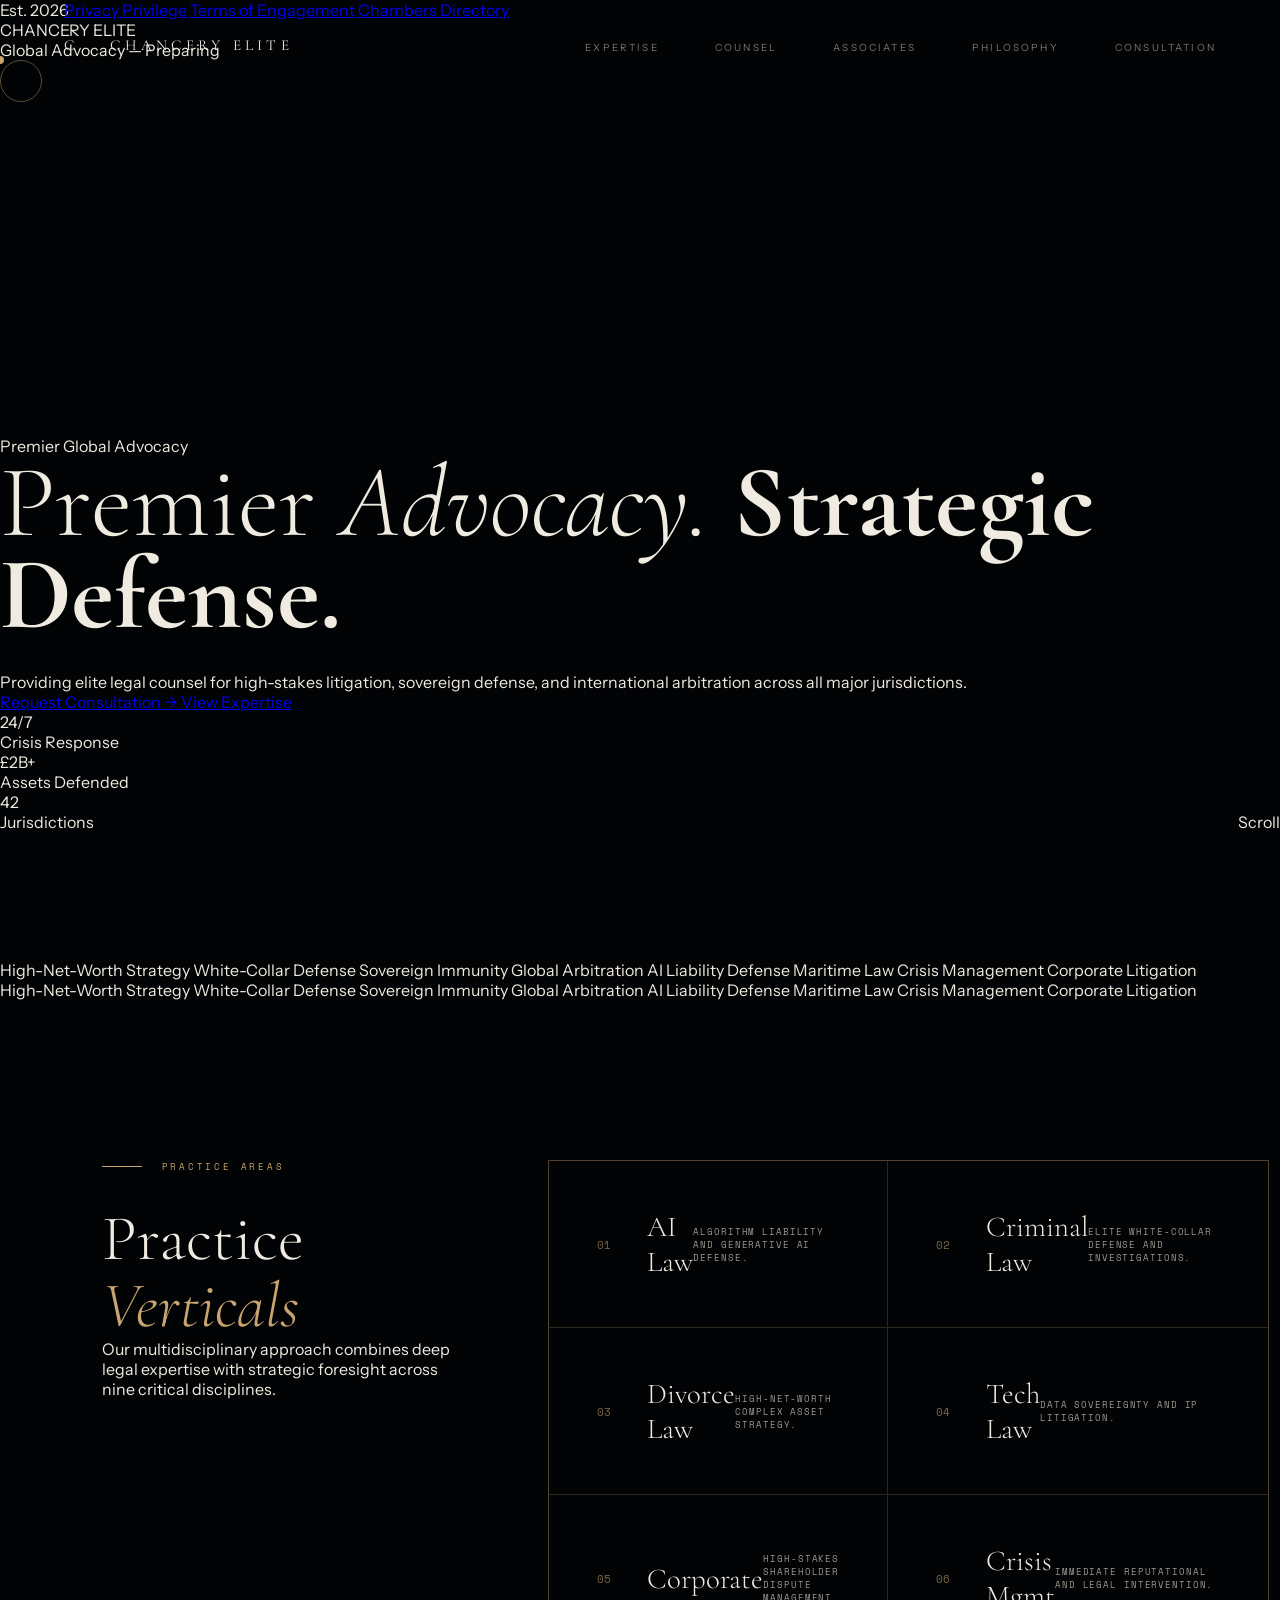
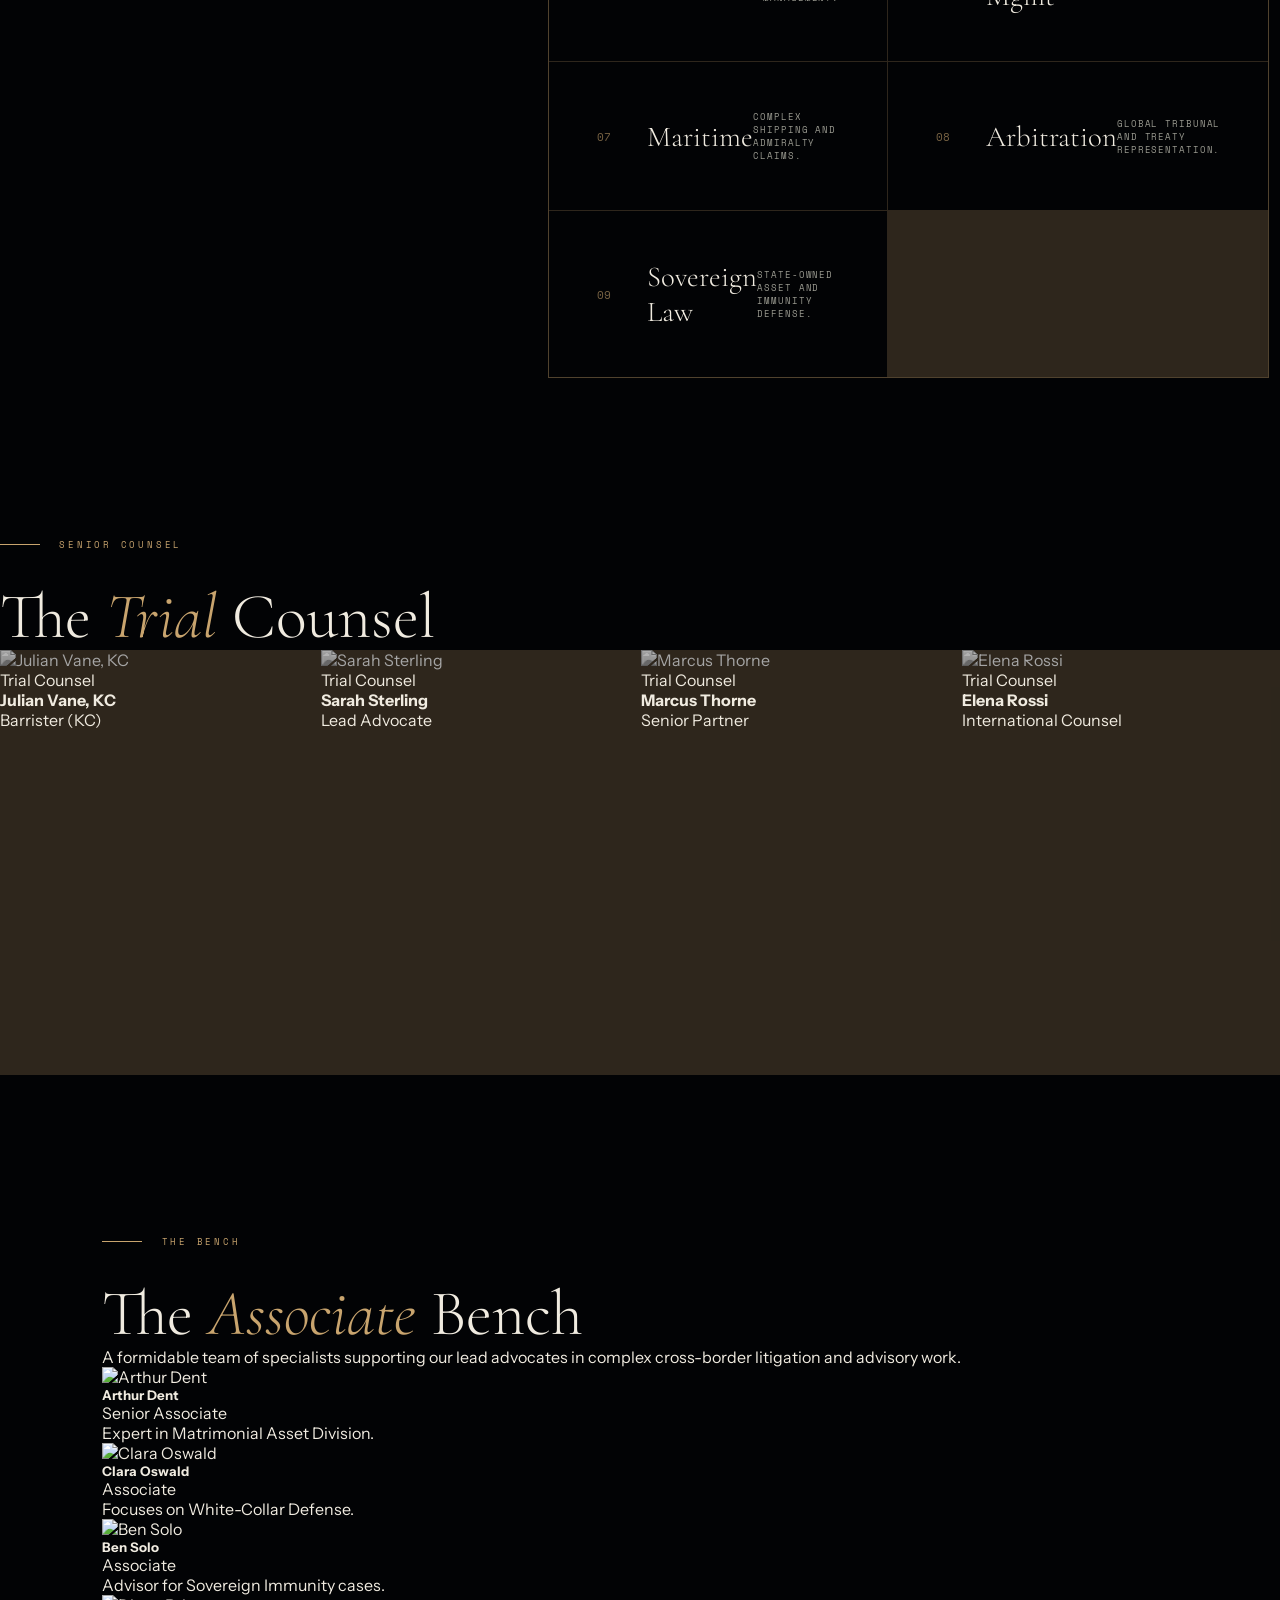
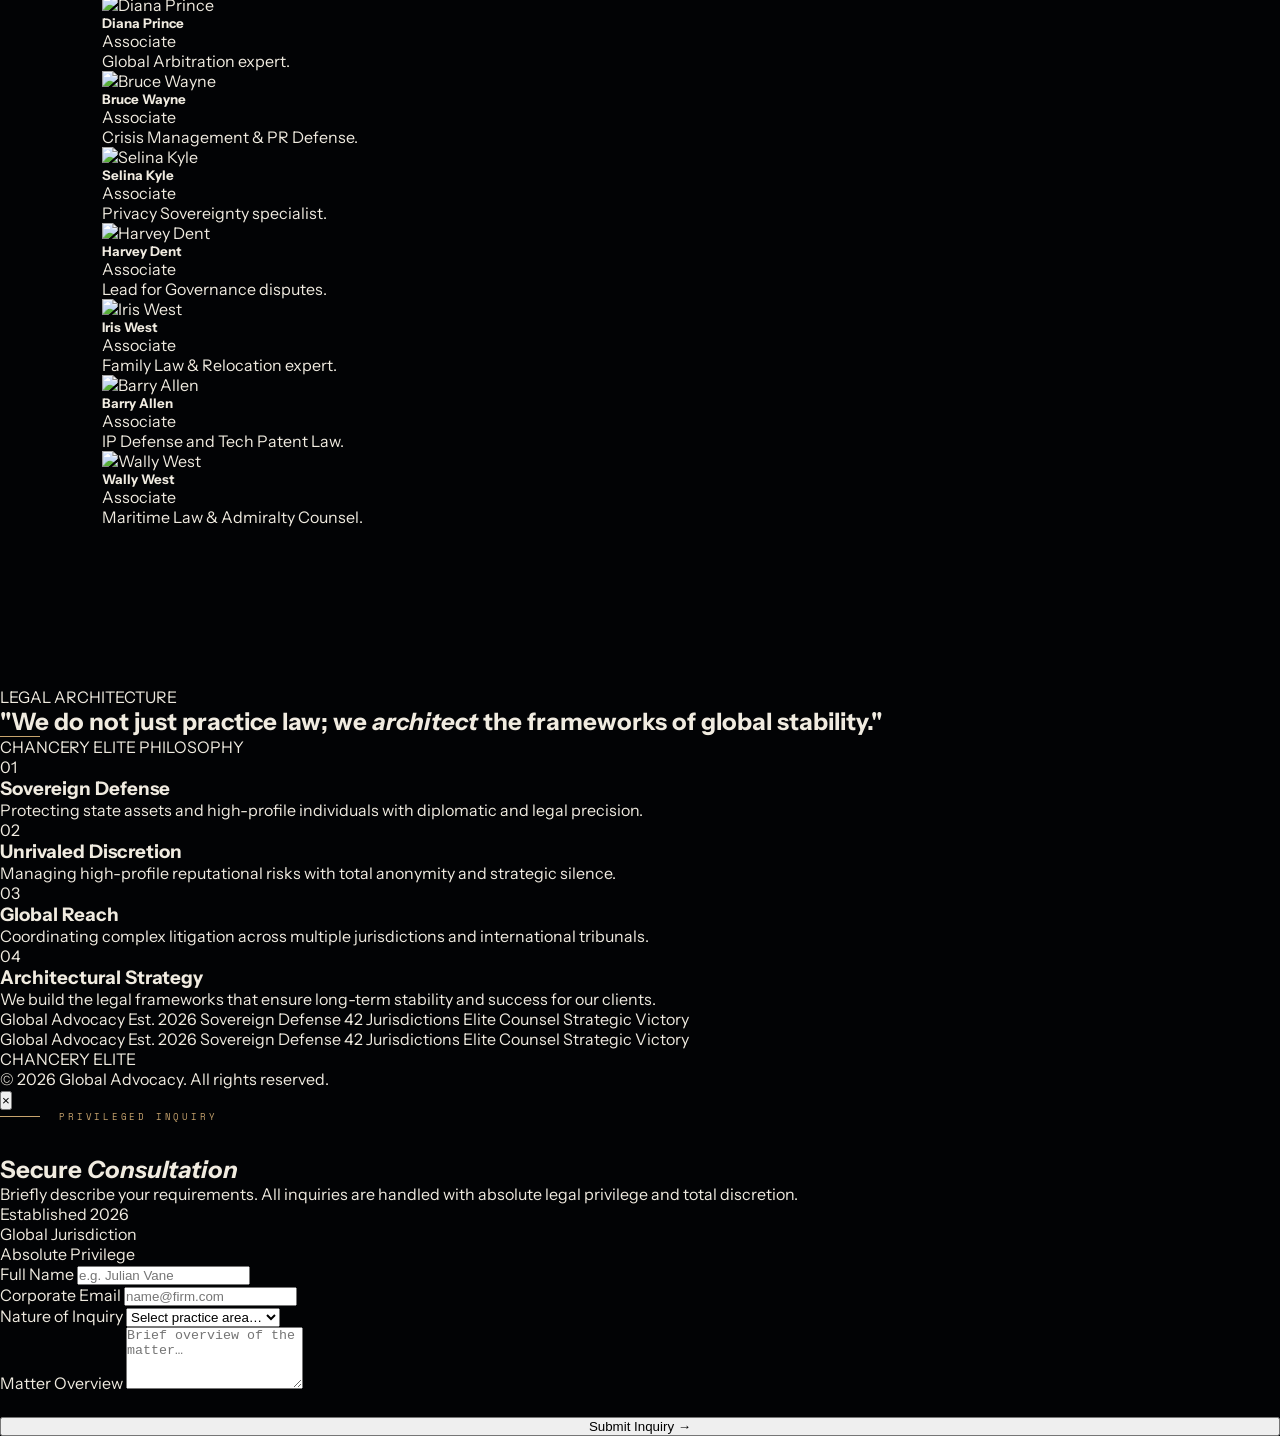
==== index.html @ 88faccf5 "Add files via upload" ====
<!DOCTYPE html>
<html lang="en">
<head>
    <meta charset="UTF-8">
    <meta name="viewport" content="width=device-width, initial-scale=1.0, viewport-fit=cover">
    <title>CHANCERY ELITE — Global Advocacy & Strategic Defense</title>
    
    <link rel="stylesheet" href="chancery.css">
    <link rel="icon" type="image/png" href="https://img.icons8.com/ios-filled/50/c8a46e/lawyer.png">
    
    <meta name="theme-color" content="#05080d">
    <meta name="description" content="Chancery Elite — Premier global legal advocacy, sovereign defense, and high-stakes litigation. Est. 2026.">

    <meta property="og:title" content="CHANCERY ELITE — Global Advocacy">
    <meta property="og:description" content="Premier global legal advocacy and strategic defense.">
    <meta property="og:type" content="website">
    <meta property="og:image" content="https://images.unsplash.com/photo-1589829545856-d10d557cf95f?auto=format&fit=crop&w=1200&h=630&q=80">
    <meta property="og:url" content="https://yourportfolio.github.io/chancery-elite">
    
    <meta name="twitter:card" content="summary_large_image">
    <meta name="twitter:title" content="CHANCERY ELITE">
    <meta name="twitter:description" content="Strategic legal defense for high-stakes global matters.">
    <meta name="twitter:image" content="https://images.unsplash.com/photo-1589829545856-d10d557cf95f?auto=format&fit=crop&w=1200&h=630&q=80">
</head>
<body>

<div id="loader" aria-hidden="true">
    <div class="loader-crest">Est. 2026</div>
    <div class="loader-word">CHANCERY <span>ELITE</span></div>
    <div class="loader-bar-track"><div class="loader-bar"></div></div>
    <div class="loader-pct">Global Advocacy — Preparing</div>
</div>

<div id="cursor" aria-hidden="true"></div>
<div id="cursor-ring" aria-hidden="true"></div>
<div id="cursor-text" aria-hidden="true"></div>

<nav id="main-nav" role="navigation" aria-label="Main navigation">
    <div class="nav-inner">
        <a href="#" class="logo" aria-label="Chancery Elite — Home">
            <div class="logo-crest" aria-hidden="true">C</div>
            <div class="logo-sep" aria-hidden="true"></div>
            CHANCERY ELITE
        </a>
        <ul class="nav-links" role="list">
            <li><a href="#expertise">Expertise</a></li>
            <li><a href="#leadership">Counsel</a></li>
            <li><a href="#bench">Associates</a></li>
            <li><a href="#philosophy">Philosophy</a></li>
            <li><a href="#contact-overlay" class="nav-cta"><span>Consultation</span></a></li>
        </ul>
    </div>
</nav>

<section class="hero" aria-label="Hero">
    <div class="hero-media" role="img" aria-label="Legal chambers background"></div>
    <div class="hero-vignette" aria-hidden="true"></div>
    <div class="hero-vignette-side" aria-hidden="true"></div>

    <div class="hero-ornament" aria-hidden="true">
        <div class="hero-line-v left"></div>
        <div class="hero-line-v right"></div>
        <div class="hero-line-h top"></div>
        <div class="hero-line-h bottom"></div>
        <div class="hero-corner tl"></div>
        <div class="hero-corner tr"></div>
        <div class="hero-corner bl"></div>
        <div class="hero-corner br"></div>
    </div>

    <div class="hero-content">
        <div class="hero-left">
            <div class="hero-eyebrow">
                <span class="eyebrow-line" aria-hidden="true"></span>
                <span class="eyebrow-text">Premier Global Advocacy</span>
            </div>
            <h1 class="hero-title">
                Premier <em>Advocacy.</em>
                <strong>Strategic Defense.</strong>
            </h1>
            <p class="hero-sub">
                Providing elite legal counsel for high-stakes litigation, sovereign defense, and international arbitration across all major jurisdictions.
            </p>
            <div class="hero-actions">
                <a href="#contact-overlay" class="btn-primary">
                    <span>Request Consultation</span>
                    <span class="btn-arrow">→</span>
                </a>
                <a href="#expertise" class="btn-outline">View Expertise</a>
            </div>
        </div>

        <div class="hero-right">
            <div class="hero-stat">
                <div class="hero-stat-num">24/7</div>
                <div class="hero-stat-label">Crisis Response</div>
            </div>
            <div class="hero-stat">
                <div class="hero-stat-num">£2B+</div>
                <div class="hero-stat-label">Assets Defended</div>
            </div>
            <div class="hero-stat">
                <div class="hero-stat-num">42</div>
                <div class="hero-stat-label">Jurisdictions</div>
            </div>
        </div>
    </div>

    <div class="hero-scroll" aria-hidden="true">
        <div class="scroll-label">Scroll</div>
        <div class="scroll-track"><div class="scroll-thumb"></div></div>
    </div>
</section>

<div class="ticker" aria-hidden="true">
    <div class="ticker-track">
        <span class="ticker-item">High-Net-Worth Strategy</span><span class="ticker-dot"></span>
        <span class="ticker-item">White-Collar Defense</span><span class="ticker-dot"></span>
        <span class="ticker-item">Sovereign Immunity</span><span class="ticker-dot"></span>
        <span class="ticker-item">Global Arbitration</span><span class="ticker-dot"></span>
        <span class="ticker-item">AI Liability Defense</span><span class="ticker-dot"></span>
        <span class="ticker-item">Maritime Law</span><span class="ticker-dot"></span>
        <span class="ticker-item">Crisis Management</span><span class="ticker-dot"></span>
        <span class="ticker-item">Corporate Litigation</span><span class="ticker-dot"></span>
    </div>
</div>

<section class="section" id="expertise" aria-label="Practice Areas">
    <div class="expertise-layout">
        <div class="expertise-sticky">
            <div class="section-label reveal-left">
                <span class="section-label-line" aria-hidden="true"></span>
                Practice Areas
            </div>
            <h2 class="section-title reveal">Practice <em>Verticals</em></h2>
            <p class="expertise-desc reveal">
                Our multidisciplinary approach combines deep legal expertise with strategic foresight across nine critical disciplines.
            </p>
        </div>
        
        <div class="expertise-grid" id="expertise-container" role="list">
            </div>
    </div>
</section>

<section class="section-full" id="leadership" aria-label="Senior Counsel">
    <div class="section-header">
        <div class="section-label reveal-left">
            <span class="section-label-line" aria-hidden="true"></span>
            Senior Counsel
        </div>
        <h2 class="section-title reveal">The <em>Trial</em> Counsel</h2>
    </div>
    <div class="counsel-grid" id="leadership-container" role="list"></div>
</section>

<section id="bench" aria-label="Associate Bench">
    <div class="bench-inner" style="max-width:1600px;margin:0 auto;padding:10rem 8%;">
        <div class="bench-intro">
            <div>
                <div class="section-label reveal-left">
                    <span class="section-label-line" aria-hidden="true"></span>
                    The Bench
                </div>
                <h2 class="section-title reveal">The <em>Associate</em> Bench</h2>
            </div>
            <p class="bench-desc reveal">
                A formidable team of specialists supporting our lead advocates in complex cross-border litigation and advisory work.
            </p>
        </div>
        <div class="bench-grid" id="bench-container" role="list"></div>
    </div>
</section>

<section id="philosophy" aria-label="Philosophy">
    <div class="philosophy-bg-text" aria-hidden="true">LEGAL ARCHITECTURE</div>
    <div class="philosophy-inner">
        <div class="philosophy-top">
            <h2 class="philosophy-quote reveal">
                "We do not just practice law; we <em>architect</em> the frameworks of global stability."
            </h2>
            <div class="philosophy-attr reveal">
                <div class="section-label-line" aria-hidden="true"></div>
                CHANCERY ELITE PHILOSOPHY
            </div>
        </div>
        <div class="philosophy-pillars" id="pillars-container" role="list"></div>
    </div>
</section>

<div class="marquee-band" aria-hidden="true">
    <div class="marquee-track">
        <span class="marquee-item">Global Advocacy</span>
        <span class="marquee-diamond"></span>
        <span class="marquee-item">Est. 2026</span>
        <span class="marquee-diamond"></span>
        <span class="marquee-item">Sovereign Defense</span>
        <span class="marquee-diamond"></span>
        <span class="marquee-item">42 Jurisdictions</span>
        <span class="marquee-diamond"></span>
        <span class="marquee-item">Elite Counsel</span>
        <span class="marquee-diamond"></span>
        <span class="marquee-item">Strategic Victory</span>
    </div>
</div>

<footer id="main-footer" role="contentinfo">
    <div class="footer-inner">
        <div class="footer-logo">CHANCERY ELITE</div>
        <div class="footer-copy">© 2026 Global Advocacy. All rights reserved.</div>
        <nav class="footer-links" aria-label="Footer navigation">
            <a href="#">Privacy Privilege</a>
            <a href="#">Terms of Engagement</a>
            <a href="#">Chambers Directory</a>
        </nav>
    </div>
</footer>

<div id="contact-overlay" class="consultation-overlay" role="dialog" aria-modal="true" aria-labelledby="modal-title">
    <div class="overlay-close" aria-hidden="true"></div>
    <div class="contact-modal">
        <button class="modal-close-btn" aria-label="Close consultation modal">×</button>

        <div class="modal-left">
            <div class="section-label">
                <span class="section-label-line" aria-hidden="true"></span>
                Privileged Inquiry
            </div>
            <h2 id="modal-title" class="modal-title">Secure <em>Consultation</em></h2>
            <p class="modal-desc">
                Briefly describe your requirements. All inquiries are handled with absolute legal privilege and total discretion.
            </p>
            <div class="modal-footer-info">
                <div class="footer-copy">Established 2026</div>
                <div class="footer-copy">Global Jurisdiction</div>
                <div class="footer-copy">Absolute Privilege</div>
            </div>
        </div>

        <div class="modal-right">
            <form id="consultation-form" novalidate>
                <div class="form-group">
                    <label for="f-name">Full Name</label>
                    <input id="f-name" type="text" placeholder="e.g. Julian Vane" autocomplete="name" required>
                </div>
                <div class="form-group">
                    <label for="f-email">Corporate Email</label>
                    <input id="f-email" type="email" placeholder="name@firm.com" autocomplete="email" required>
                </div>
                <div class="form-group">
                    <label for="f-area">Nature of Inquiry</label>
                    <select id="f-area" required>
                        <option value="" disabled selected>Select practice area…</option>
                        </select>
                </div>
                <div class="form-group">
                    <label for="f-msg">Matter Overview</label>
                    <textarea id="f-msg" rows="4" placeholder="Brief overview of the matter…"></textarea>
                </div>
                <button type="submit" class="btn-primary" style="width:100%;margin-top:1.5rem;justify-content:center;">
                    <span>Submit Inquiry</span>
                    <span class="btn-arrow">→</span>
                </button>
            </form>
        </div>
    </div>
</div>

<button id="back-to-top" aria-label="Back to top">↑</button>

<script src="chancery.js"></script>
</body>
</html>
---- chancery.css ----
/* =============================================
   CHANCERY ELITE — Production Stylesheet v2.0
   ============================================= */

@import url('https://fonts.googleapis.com/css2?family=Cormorant+Garamond:ital,wght@0,300;0,400;0,500;0,600;0,700;1,300;1,400;1,600&family=Instrument+Sans:wght@300;400;500;600&family=Instrument+Serif:ital@0;1&family=Space+Mono:ital,wght@0,400;0,700;1,400&display=swap');

:root {
    /* Palette */
    --ink: #05080d;
    --ink-deep: #020305;
    --parchment: #f0ebe0;
    --parchment-warm: #e8e0ce;
    --gold: #c8a46e;
    --gold-bright: #e6c08a;
    --gold-pale: rgba(200,164,110,0.08);
    --gold-mid: rgba(200,164,110,0.18);
    --gold-rule: rgba(200,164,110,0.22);
    --ash: #6e6e66;
    --ash-light: #9a9a90;
    --glass: rgba(5,8,13,0.88);
    
    /* Typography */
    --serif: 'Cormorant Garamond', Georgia, serif;
    --serif2: 'Instrument Serif', Georgia, serif;
    --sans: 'Instrument Sans', system-ui, sans-serif;
    --mono: 'Space Mono', monospace;
    
    /* Animation */
    --ease: cubic-bezier(0.25, 0.46, 0.45, 0.94);
    --ease-expo: cubic-bezier(0.16, 1, 0.3, 1);
    --transition-med: 0.5s var(--ease-expo);
}

/* ─── RESET & BASE ─── */
*, *::before, *::after { margin: 0; padding: 0; box-sizing: border-box; }

html { 
    scroll-behavior: smooth; 
    font-size: 16px; 
    overflow-x: hidden;
}

body {
    font-family: var(--sans);
    background: var(--ink-deep);
    color: var(--parchment);
    overflow-x: hidden;
    -webkit-font-smoothing: antialiased;
}

/* Scrollbar Design */
::-webkit-scrollbar { width: 3px; }
::-webkit-scrollbar-track { background: var(--ink-deep); }
::-webkit-scrollbar-thumb { background: var(--gold); }

/* ─── LAYOUT GLOBALS ─── */
.section { padding: 10rem 8%; }
.section-inner { max-width: 1600px; margin: 0 auto; }

.section-label {
    display: flex; align-items: center; gap: 1.2rem;
    font-family: var(--mono); font-size: 0.58rem; color: var(--gold);
    letter-spacing: 0.3em; text-transform: uppercase; margin-bottom: 2rem;
}
.section-label-line { width: 40px; height: 1px; background: var(--gold); }

.section-title { 
    font-family: var(--serif); 
    font-size: clamp(2.5rem, 5vw, 4.5rem); 
    font-weight: 300; 
    line-height: 1.05; 
}
.section-title em { color: var(--gold); font-style: italic; }

/* ─── CUSTOM CURSOR ─── */
#cursor {
    position: fixed; z-index: 9999; pointer-events: none;
    width: 8px; height: 8px; border-radius: 50%;
    background: var(--gold); transform: translate(-50%, -50%);
    transition: width 0.3s, height 0.3s, opacity 0.3s;
}
#cursor-ring {
    position: fixed; z-index: 9998; pointer-events: none;
    width: 42px; height: 42px; border-radius: 50%;
    border: 1px solid rgba(200,164,110,0.45);
    transform: translate(-50%, -50%);
    transition: width 0.4s var(--ease), height 0.4s var(--ease), border-color 0.4s;
}

/* ─── NAVIGATION ─── */
nav {
    position: fixed; top: 0; width: 100%; z-index: 100;
    padding: 0 4rem; transition: all 0.5s var(--ease);
}
nav.scrolled {
    background: var(--glass); border-bottom: 1px solid var(--gold-rule);
    backdrop-filter: blur(20px); -webkit-backdrop-filter: blur(20px);
}
.nav-inner { 
    max-width: 1600px; margin: 0 auto; 
    display: flex; justify-content: space-between; align-items: center; height: 90px; 
}
.logo { 
    font-family: var(--serif); font-size: 0.95rem; letter-spacing: 0.28em; 
    text-transform: uppercase; text-decoration: none; color: var(--parchment); 
    display: flex; align-items: center; gap: 1rem; 
}

.nav-links { display: flex; list-style: none; gap: 3.5rem; }
.nav-links a { 
    text-decoration: none; color: rgba(240,235,224,0.5); 
    font-size: 0.62rem; letter-spacing: 0.22em; text-transform: uppercase; 
    transition: color 0.3s; position: relative;
}
.nav-links a:hover { color: var(--gold); }

/* ─── HERO SECTION ─── */
.hero {
    position: relative; height: 100vh; display: flex; align-items: flex-end;
    overflow: hidden; padding-bottom: 8rem;
}
.hero-media {
    position: absolute; inset: 0;
    background: url('https://images.unsplash.com/photo-1589829085413-56de8ae18c73?auto=format&fit=crop&w=2400&q=80') center/cover;
    filter: brightness(0.3) saturate(0.8);
}
.hero-title {
    font-family: var(--serif); font-size: clamp(3.5rem, 8vw, 8.5rem);
    line-height: 0.9; font-weight: 300; margin-bottom: 2rem;
}

/* ─── EXPERTISE GRID (NEW VERSION) ─── */
.expertise-layout { display: grid; grid-template-columns: 350px 1fr; gap: 6rem; }

.expertise-grid {
    display: grid;
    grid-template-columns: repeat(2, 1fr); 
    gap: 1px; 
    background: var(--gold-rule); 
    border: 1px solid var(--gold-rule);
}

.expertise-item {
    display: grid; 
    grid-template-columns: 50px 1fr auto;
    padding: 3rem; 
    background: var(--ink-deep); 
    transition: all 0.5s var(--ease-expo); 
    cursor: pointer;
    align-items: center;
}

.expertise-item:hover { 
    background: var(--gold-pale); 
    padding-left: 3.5rem; 
}

.expertise-num {
    font-family: var(--mono);
    font-size: 0.7rem;
    color: var(--gold);
    opacity: 0.6;
}

.expertise-name { 
    font-family: var(--serif); 
    font-size: 1.8rem; 
    font-weight: 300;
}

.expertise-tag {
    font-family: var(--mono);
    font-size: 0.55rem;
    text-transform: uppercase;
    letter-spacing: 0.1em;
    color: var(--ash-light);
}

/* ─── COUNSEL CARDS ─── */
.counsel-grid { 
    display: grid; grid-template-columns: repeat(auto-fit, minmax(300px, 1fr)); 
    gap: 2px; background: var(--gold-rule); 
}
.counsel-card { position: relative; aspect-ratio: 3/4; overflow: hidden; }
.counsel-img { 
    width: 100%; height: 100%; object-fit: cover; 
    filter: grayscale(1) brightness(0.7); transition: all 0.8s var(--ease-expo);
}
.counsel-card:hover .counsel-img { filter: grayscale(0) brightness(0.5); transform: scale(1.05); }

/* ─── BACK TO TOP ─── */
#back-to-top {
    position: fixed; bottom: 30px; right: 30px;
    background: var(--gold); color: var(--ink-deep);
    width: 50px; height: 50px; border: none;
    display: flex; align-items: center; justify-content: center;
    cursor: pointer; z-index: 90;
    opacity: 0; visibility: hidden;
    transform: translateY(20px);
    transition: all 0.4s var(--ease-expo);
}
#back-to-top.visible { opacity: 1; visibility: visible; transform: translateY(0); }

/* ─── RESPONSIVE ─── */
@media (max-width: 1200px) {
    nav { padding: 0 2rem; }
    .expertise-layout { grid-template-columns: 1fr; gap: 4rem; }
    .section { padding: 6rem 5%; }
}

@media (max-width: 992px) {
    .expertise-grid {
        grid-template-columns: 1fr;
    }
}

@media (max-width: 768px) {
    #cursor, #cursor-ring { display: none; }
    .nav-links { display: none; }
    .hero-title { font-size: 3.5rem; }
}

/* ─── ANIMATIONS ─── */
.reveal { opacity: 0; transform: translateY(30px); transition: all 1s var(--ease-expo); }
.reveal.active { opacity: 1; transform: translateY(0); }

/* ─── MOUSE-SPECIFIC OPTIMIZATION ─── */
@media (pointer: fine) {
    body {
        cursor: none;
    }
}
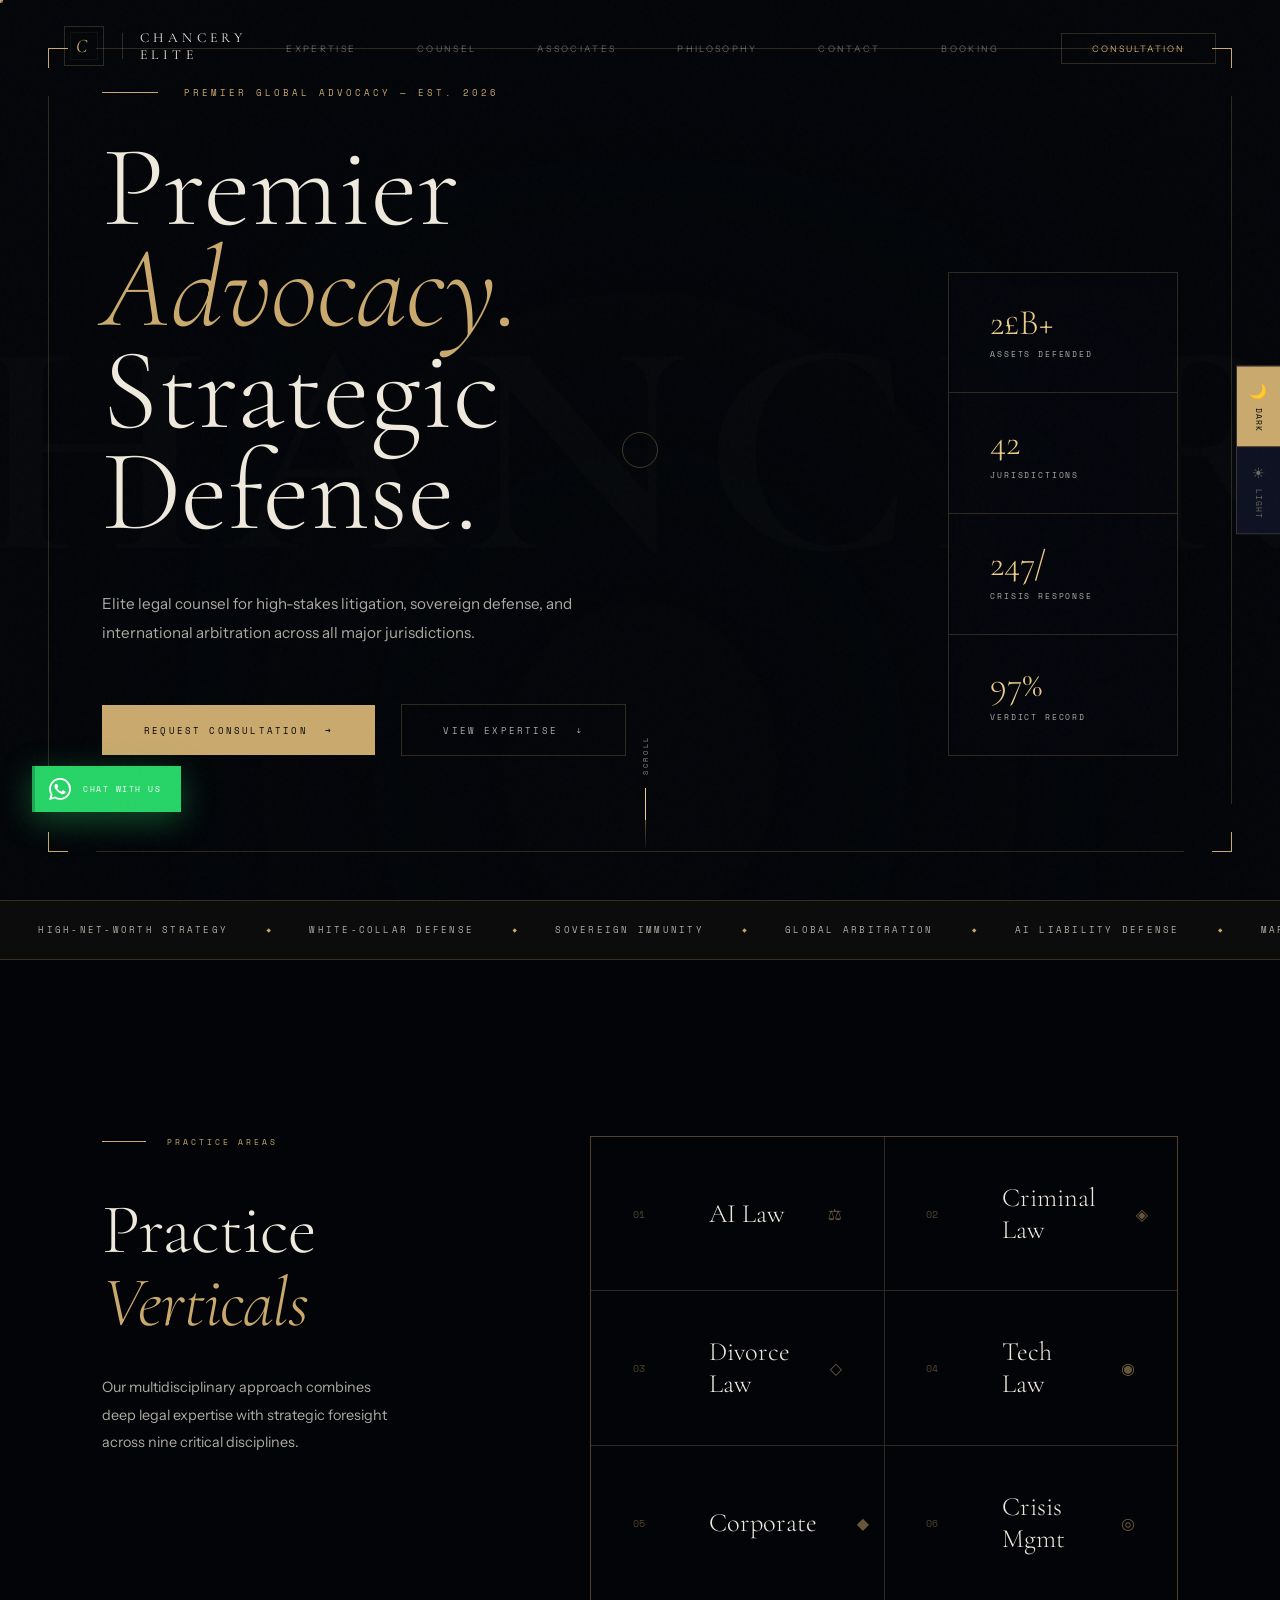
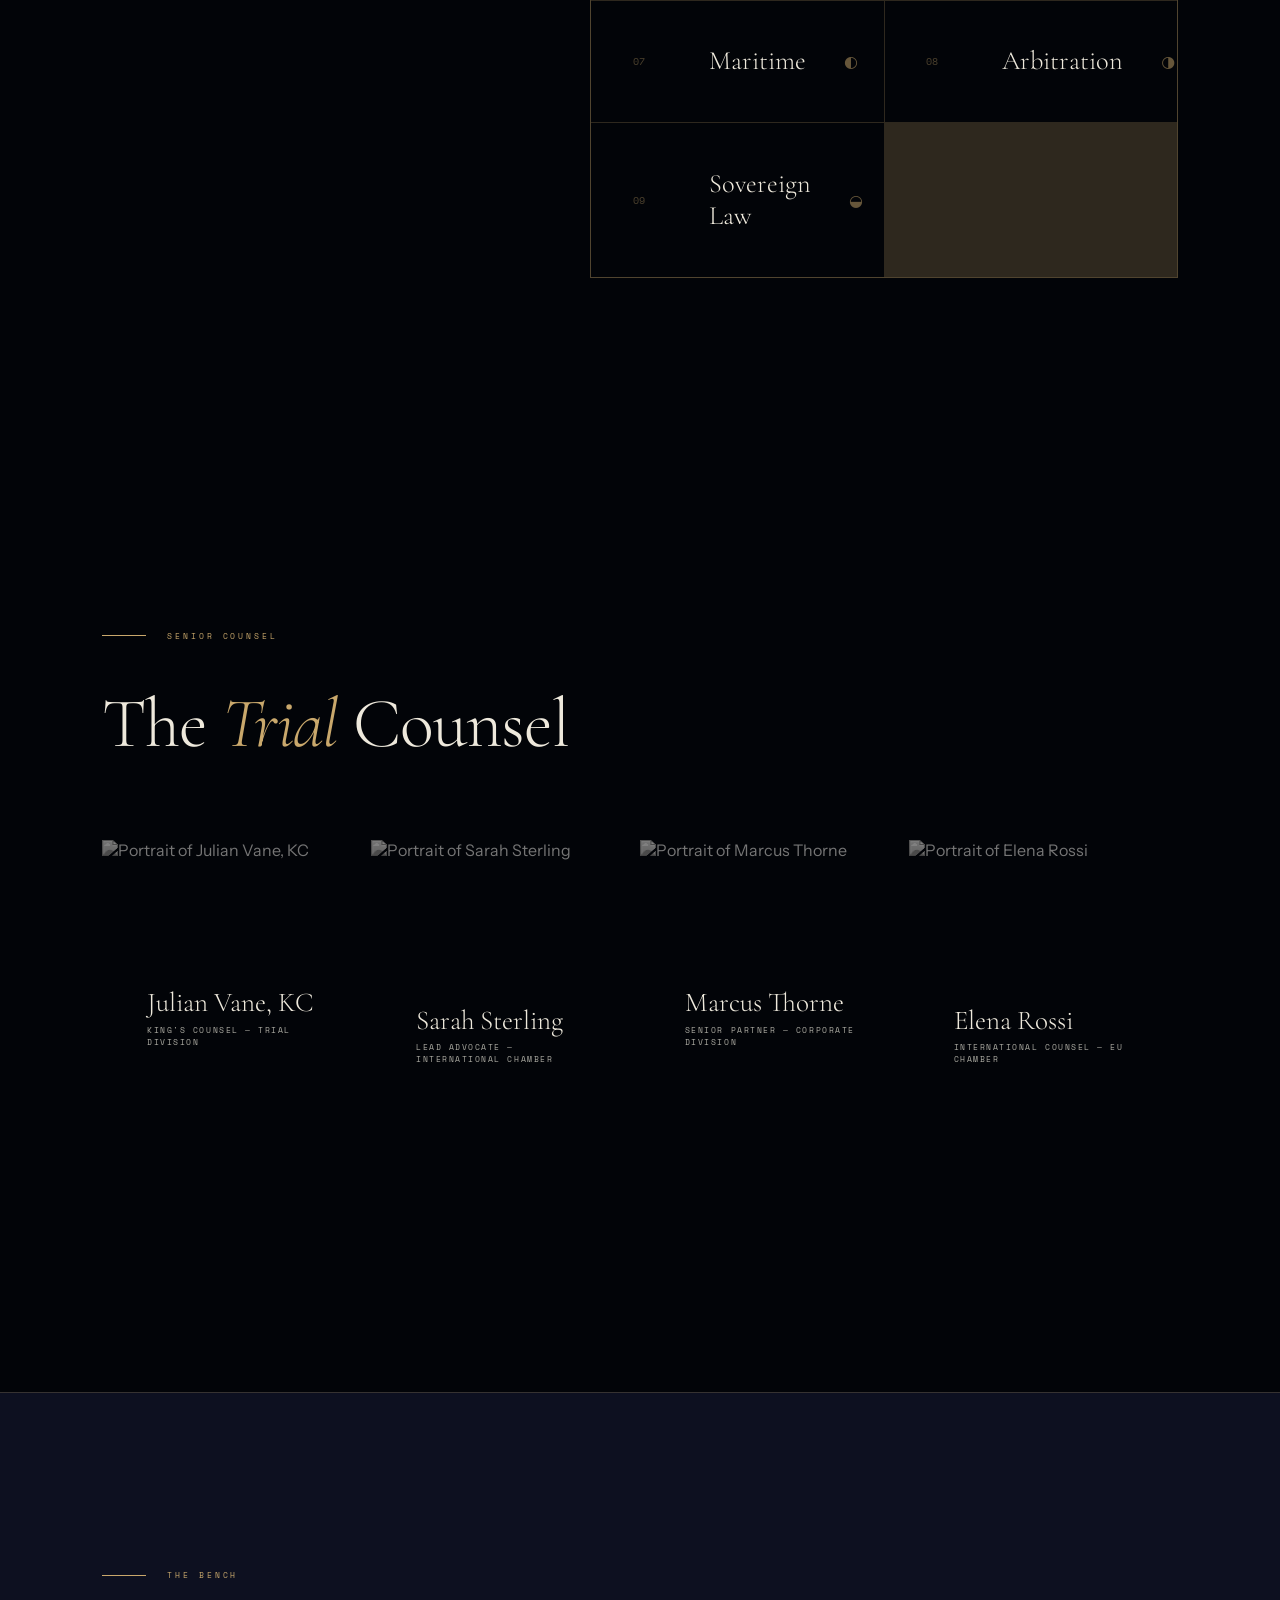
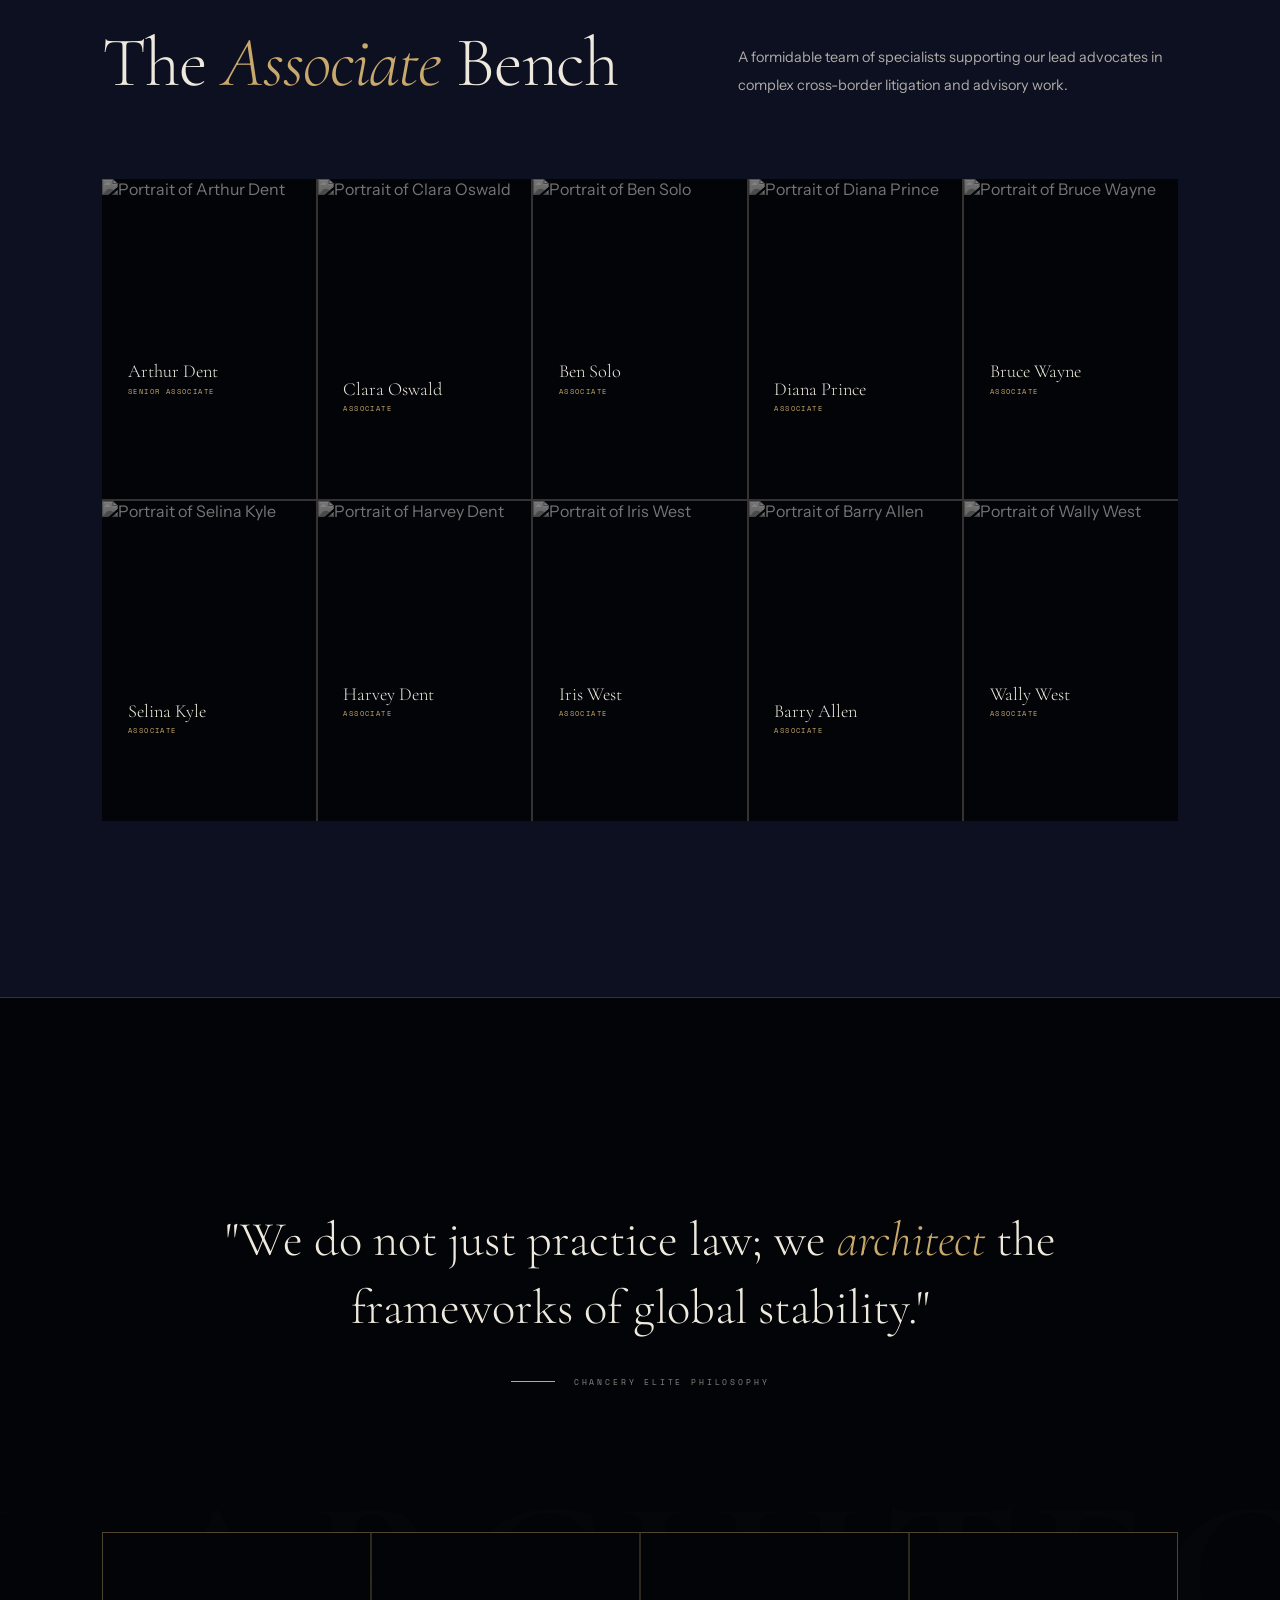
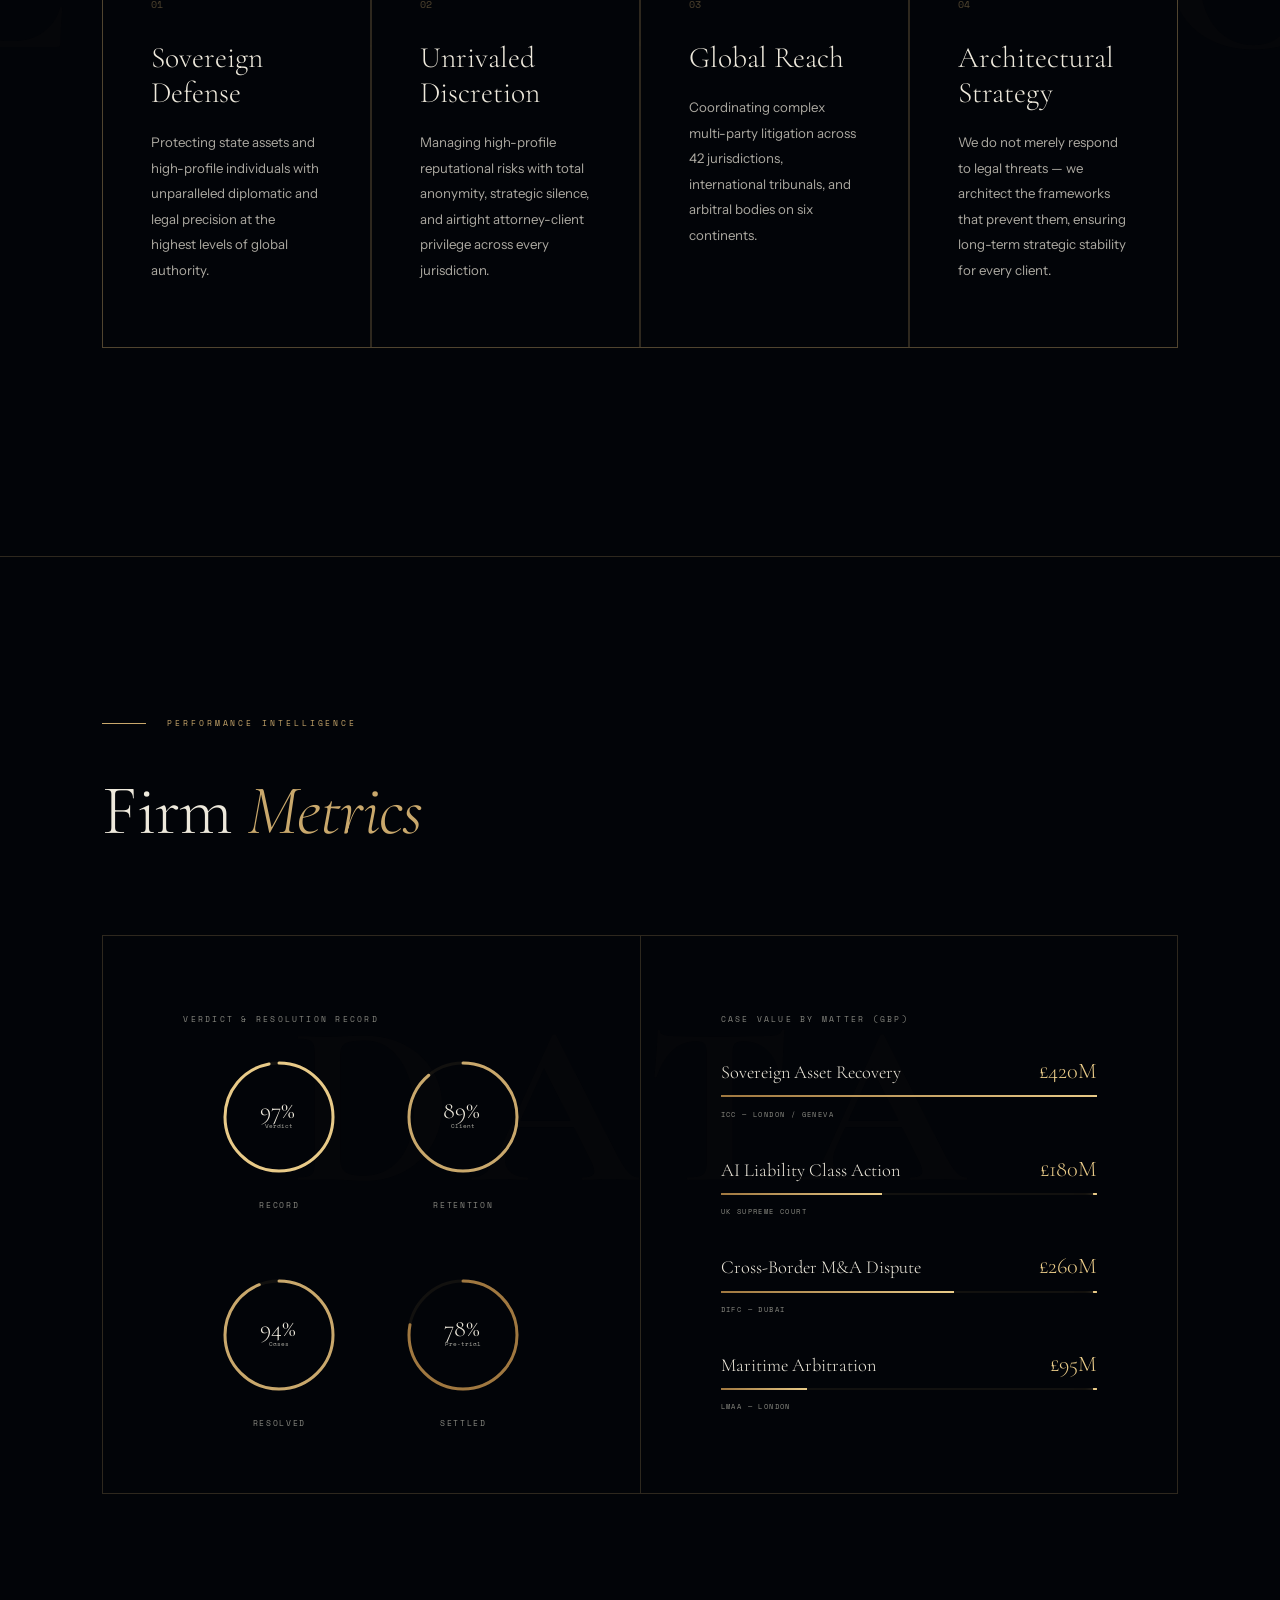
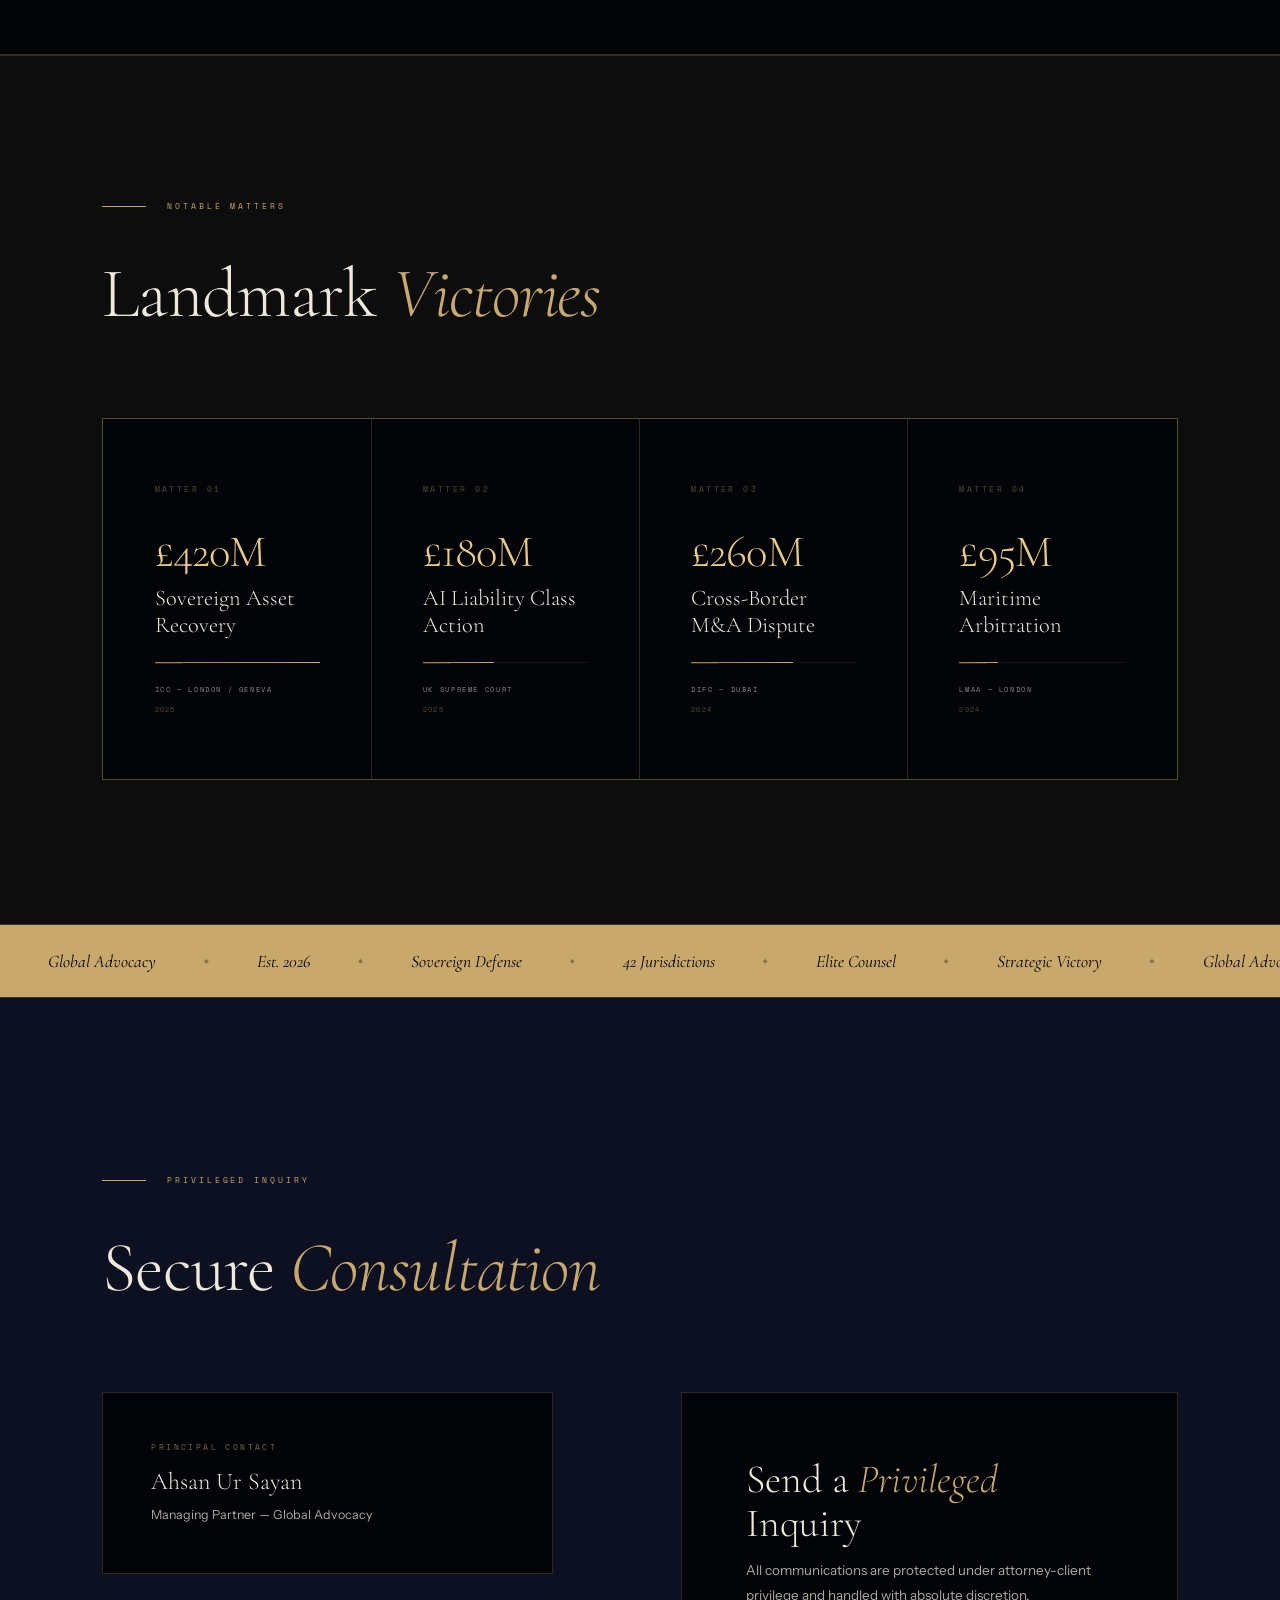
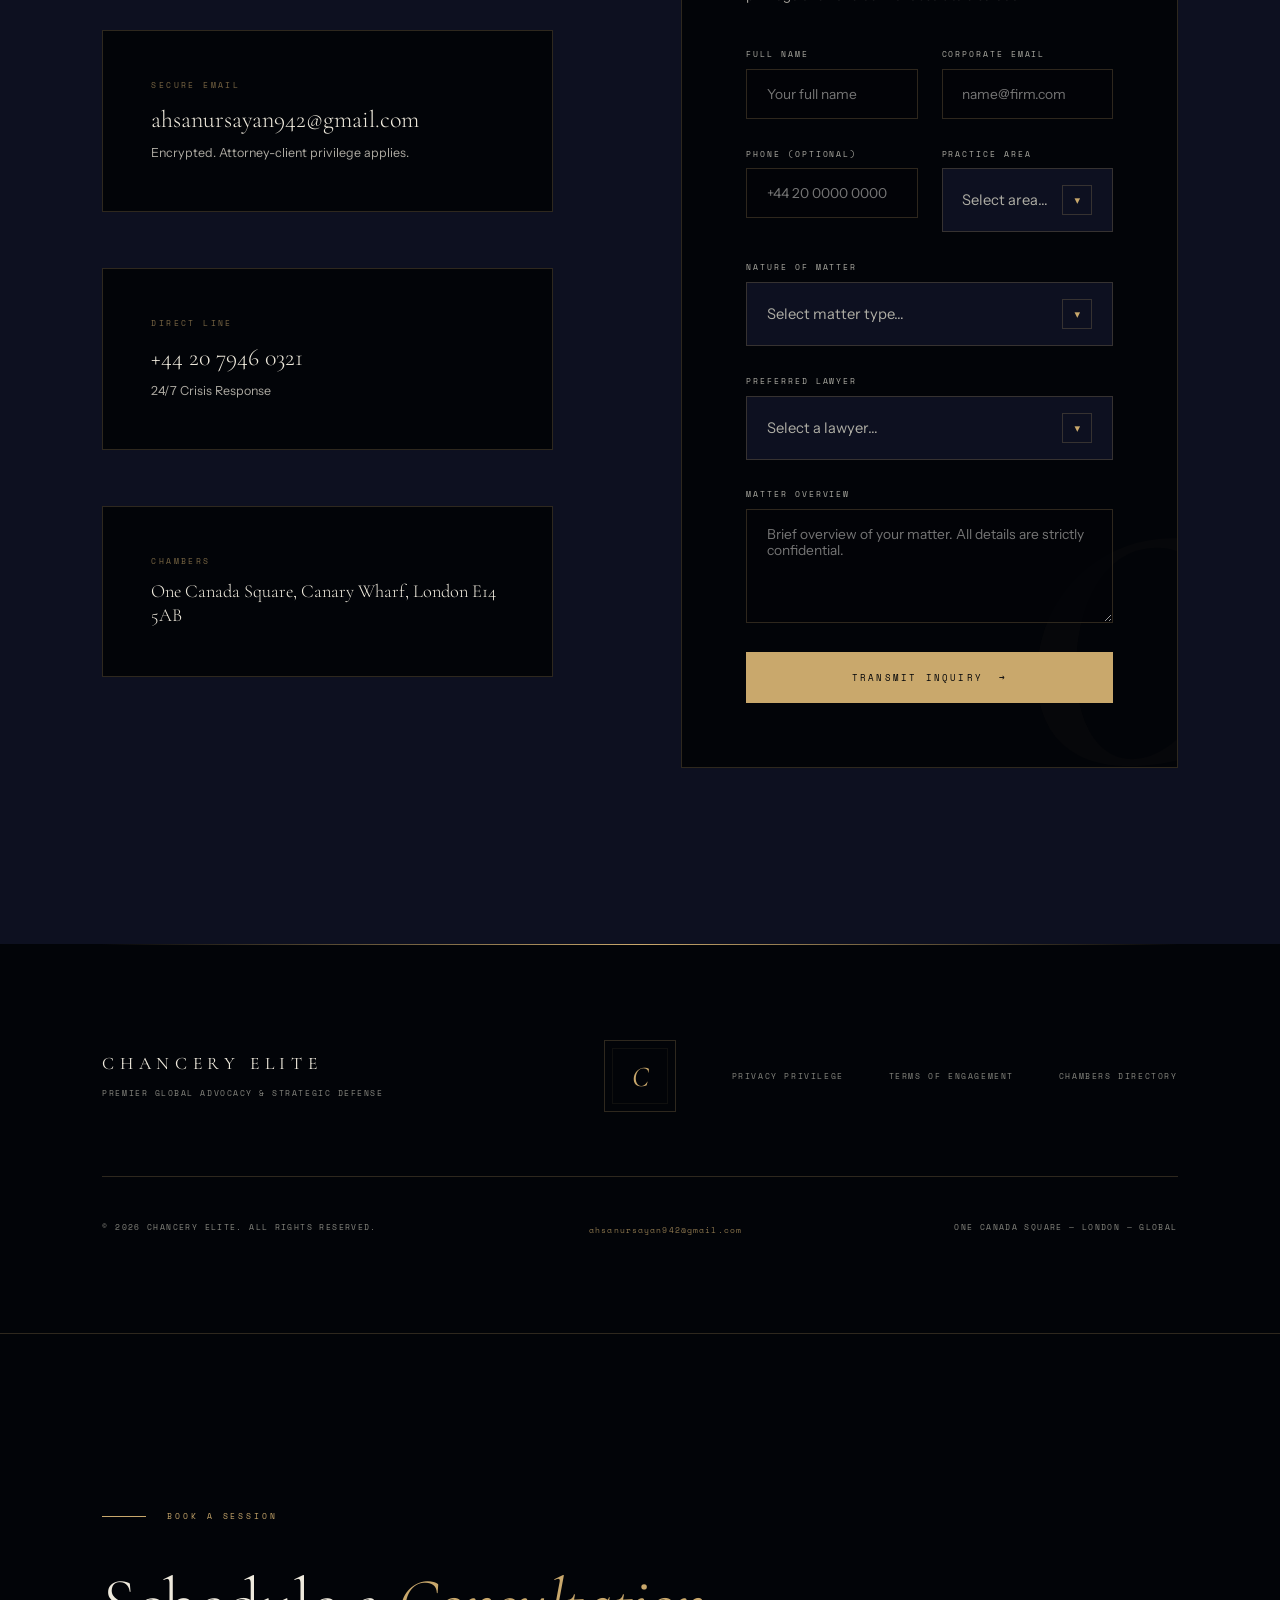
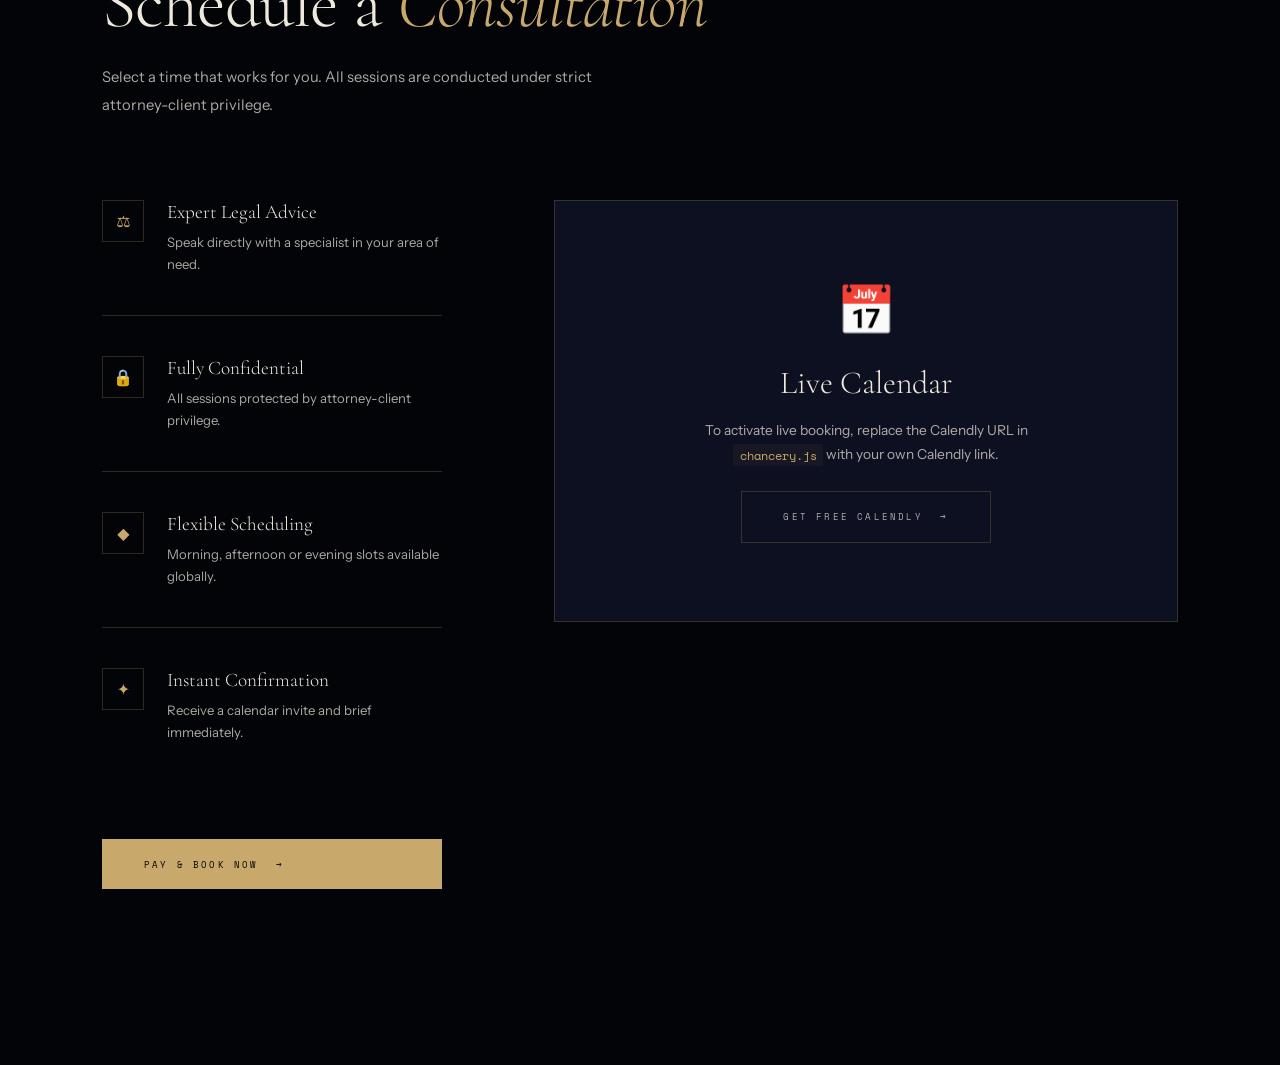
==== commit 4df32ba2: "Add files via upload" ====
--- a/index.html
+++ b/index.html
@@ -1,273 +1,658 @@
 <!DOCTYPE html>
 <html lang="en">
 <head>
-    <meta charset="UTF-8">
-    <meta name="viewport" content="width=device-width, initial-scale=1.0, viewport-fit=cover">
-    <title>CHANCERY ELITE — Global Advocacy & Strategic Defense</title>
-    
-    <link rel="stylesheet" href="chancery.css">
-    <link rel="icon" type="image/png" href="https://img.icons8.com/ios-filled/50/c8a46e/lawyer.png">
-    
-    <meta name="theme-color" content="#05080d">
-    <meta name="description" content="Chancery Elite — Premier global legal advocacy, sovereign defense, and high-stakes litigation. Est. 2026.">
-
-    <meta property="og:title" content="CHANCERY ELITE — Global Advocacy">
-    <meta property="og:description" content="Premier global legal advocacy and strategic defense.">
-    <meta property="og:type" content="website">
-    <meta property="og:image" content="https://images.unsplash.com/photo-1589829545856-d10d557cf95f?auto=format&fit=crop&w=1200&h=630&q=80">
-    <meta property="og:url" content="https://yourportfolio.github.io/chancery-elite">
-    
-    <meta name="twitter:card" content="summary_large_image">
-    <meta name="twitter:title" content="CHANCERY ELITE">
-    <meta name="twitter:description" content="Strategic legal defense for high-stakes global matters.">
-    <meta name="twitter:image" content="https://images.unsplash.com/photo-1589829545856-d10d557cf95f?auto=format&fit=crop&w=1200&h=630&q=80">
+<meta charset="UTF-8">
+<meta name="viewport" content="width=device-width, initial-scale=1.0, viewport-fit=cover">
+<title>CHANCERY ELITE — Global Advocacy & Strategic Defense</title>
+<meta name="description" content="Premier global legal counsel for high-stakes litigation, sovereign defense, and international arbitration across 42 jurisdictions.">
+<link rel="preconnect" href="https://fonts.googleapis.com">
+<link rel="stylesheet" href="chancery.css">
 </head>
 <body>
 
-<div id="loader" aria-hidden="true">
-    <div class="loader-crest">Est. 2026</div>
-    <div class="loader-word">CHANCERY <span>ELITE</span></div>
-    <div class="loader-bar-track"><div class="loader-bar"></div></div>
-    <div class="loader-pct">Global Advocacy — Preparing</div>
+<!-- SCROLL PROGRESS -->
+<div id="scroll-progress"></div>
+
+<!-- LOADER -->
+<div id="loader">
+  <div class="loader-emblem">
+    <div class="loader-emblem-ring"></div>
+    <div class="loader-emblem-ring-2"></div>
+    <div class="loader-emblem-ring-3"></div>
+    <div class="loader-emblem-corners"></div>
+    <span class="loader-letter">C</span>
+  </div>
+  <div class="loader-word">CHANCERY <span>Elite</span></div>
+  <div class="loader-track"><div class="loader-bar"></div></div>
+  <div class="loader-label">Establishing Secure Connection</div>
 </div>
 
-<div id="cursor" aria-hidden="true"></div>
-<div id="cursor-ring" aria-hidden="true"></div>
-<div id="cursor-text" aria-hidden="true"></div>
-
-<nav id="main-nav" role="navigation" aria-label="Main navigation">
-    <div class="nav-inner">
-        <a href="#" class="logo" aria-label="Chancery Elite — Home">
-            <div class="logo-crest" aria-hidden="true">C</div>
-            <div class="logo-sep" aria-hidden="true"></div>
-            CHANCERY ELITE
+<!-- THEME TOGGLE -->
+<div id="theme-toggle">
+  <button class="theme-btn active" data-theme="dark" title="Dark Mode">
+    <span class="theme-icon">🌙</span>Dark
+  </button>
+  <button class="theme-btn" data-theme="light" title="Light Mode">
+    <span class="theme-icon">☀</span>Light
+  </button>
+</div>
+
+<!-- CUSTOM CURSOR -->
+<div id="cursor"></div>
+<div id="cursor-ring"></div>
+
+<!-- NAV -->
+<nav id="main-nav">
+  <div class="nav-inner">
+    <a href="#" class="logo">
+      <div class="logo-crest">C</div>
+      <div class="logo-sep"></div>
+      CHANCERY ELITE
+    </a>
+    <ul class="nav-links">
+      <li><a href="#expertise">Expertise</a></li>
+      <li><a href="#leadership">Counsel</a></li>
+      <li><a href="#bench">Associates</a></li>
+      <li><a href="#philosophy">Philosophy</a></li>
+      <li><a href="#contact-section">Contact</a></li>
+      <li><a href="#booking-section">Booking</a></li>
+      <li><a href="#contact-overlay" class="nav-cta"><span>Consultation</span></a></li>
+    </ul>
+  </div>
+</nav>
+
+<!-- ════════════════════════════════════════
+     HERO
+     ════════════════════════════════════════ -->
+<section class="hero">
+  <div class="hero-media"></div>
+  <div class="hero-vignette"></div>
+  <div class="hero-vignette-side"></div>
+  <div class="hero-vignette-top"></div>
+  <div class="hero-bg-word">CHANCERY</div>
+  <div class="hero-ornament">
+    <div class="hero-line-v left"></div>
+    <div class="hero-line-v right"></div>
+    <div class="hero-line-h top"></div>
+    <div class="hero-line-h bottom"></div>
+    <div class="hero-corner tl"></div>
+    <div class="hero-corner tr"></div>
+    <div class="hero-corner bl"></div>
+    <div class="hero-corner br"></div>
+  </div>
+  <div class="hero-content">
+    <div class="hero-left">
+      <div class="hero-eyebrow">
+        <span class="eyebrow-line"></span>
+        <span class="eyebrow-text">Premier Global Advocacy — Est. 2026</span>
+      </div>
+      <h1 class="hero-title">
+        Premier <em>Advocacy.</em>
+        <strong>Strategic Defense.</strong>
+      </h1>
+      <p class="hero-sub">
+        Elite legal counsel for high-stakes litigation, sovereign defense, and
+        international arbitration across all major jurisdictions.
+      </p>
+      <div class="hero-actions">
+        <a href="#contact-overlay" class="btn-primary">
+          <span>Request Consultation</span><span class="btn-arrow">→</span>
         </a>
-        <ul class="nav-links" role="list">
-            <li><a href="#expertise">Expertise</a></li>
-            <li><a href="#leadership">Counsel</a></li>
-            <li><a href="#bench">Associates</a></li>
-            <li><a href="#philosophy">Philosophy</a></li>
-            <li><a href="#contact-overlay" class="nav-cta"><span>Consultation</span></a></li>
-        </ul>
-    </div>
-</nav>
-
-<section class="hero" aria-label="Hero">
-    <div class="hero-media" role="img" aria-label="Legal chambers background"></div>
-    <div class="hero-vignette" aria-hidden="true"></div>
-    <div class="hero-vignette-side" aria-hidden="true"></div>
-
-    <div class="hero-ornament" aria-hidden="true">
-        <div class="hero-line-v left"></div>
-        <div class="hero-line-v right"></div>
-        <div class="hero-line-h top"></div>
-        <div class="hero-line-h bottom"></div>
-        <div class="hero-corner tl"></div>
-        <div class="hero-corner tr"></div>
-        <div class="hero-corner bl"></div>
-        <div class="hero-corner br"></div>
-    </div>
-
-    <div class="hero-content">
-        <div class="hero-left">
-            <div class="hero-eyebrow">
-                <span class="eyebrow-line" aria-hidden="true"></span>
-                <span class="eyebrow-text">Premier Global Advocacy</span>
-            </div>
-            <h1 class="hero-title">
-                Premier <em>Advocacy.</em>
-                <strong>Strategic Defense.</strong>
-            </h1>
-            <p class="hero-sub">
-                Providing elite legal counsel for high-stakes litigation, sovereign defense, and international arbitration across all major jurisdictions.
-            </p>
-            <div class="hero-actions">
-                <a href="#contact-overlay" class="btn-primary">
-                    <span>Request Consultation</span>
-                    <span class="btn-arrow">→</span>
-                </a>
-                <a href="#expertise" class="btn-outline">View Expertise</a>
-            </div>
-        </div>
-
-        <div class="hero-right">
-            <div class="hero-stat">
-                <div class="hero-stat-num">24/7</div>
-                <div class="hero-stat-label">Crisis Response</div>
-            </div>
-            <div class="hero-stat">
-                <div class="hero-stat-num">£2B+</div>
-                <div class="hero-stat-label">Assets Defended</div>
-            </div>
-            <div class="hero-stat">
-                <div class="hero-stat-num">42</div>
-                <div class="hero-stat-label">Jurisdictions</div>
-            </div>
-        </div>
-    </div>
-
-    <div class="hero-scroll" aria-hidden="true">
-        <div class="scroll-label">Scroll</div>
-        <div class="scroll-track"><div class="scroll-thumb"></div></div>
-    </div>
-</section>
-
-<div class="ticker" aria-hidden="true">
-    <div class="ticker-track">
-        <span class="ticker-item">High-Net-Worth Strategy</span><span class="ticker-dot"></span>
-        <span class="ticker-item">White-Collar Defense</span><span class="ticker-dot"></span>
-        <span class="ticker-item">Sovereign Immunity</span><span class="ticker-dot"></span>
-        <span class="ticker-item">Global Arbitration</span><span class="ticker-dot"></span>
-        <span class="ticker-item">AI Liability Defense</span><span class="ticker-dot"></span>
-        <span class="ticker-item">Maritime Law</span><span class="ticker-dot"></span>
-        <span class="ticker-item">Crisis Management</span><span class="ticker-dot"></span>
-        <span class="ticker-item">Corporate Litigation</span><span class="ticker-dot"></span>
-    </div>
+        <a href="#expertise" class="btn-outline">
+          <span>View Expertise</span><span class="btn-arrow">↓</span>
+        </a>
+      </div>
+    </div>
+    <div class="hero-right" id="hero-stats">
+      <!-- Populated by JS -->
+    </div>
+  </div>
+  <div class="hero-scroll">
+    <div class="scroll-label">Scroll</div>
+    <div class="scroll-line"><div class="scroll-thumb"></div></div>
+  </div>
+</section>
+
+<!-- TICKER -->
+<div class="ticker">
+  <div class="ticker-track">
+    <span class="ticker-item">High-Net-Worth Strategy</span><span class="ticker-dot">◆</span>
+    <span class="ticker-item">White-Collar Defense</span><span class="ticker-dot">◆</span>
+    <span class="ticker-item">Sovereign Immunity</span><span class="ticker-dot">◆</span>
+    <span class="ticker-item">Global Arbitration</span><span class="ticker-dot">◆</span>
+    <span class="ticker-item">AI Liability Defense</span><span class="ticker-dot">◆</span>
+    <span class="ticker-item">Maritime Law</span><span class="ticker-dot">◆</span>
+    <span class="ticker-item">Crisis Management</span><span class="ticker-dot">◆</span>
+    <span class="ticker-item">Corporate Litigation</span><span class="ticker-dot">◆</span>
+    <span class="ticker-item">High-Net-Worth Strategy</span><span class="ticker-dot">◆</span>
+    <span class="ticker-item">White-Collar Defense</span><span class="ticker-dot">◆</span>
+    <span class="ticker-item">Sovereign Immunity</span><span class="ticker-dot">◆</span>
+    <span class="ticker-item">Global Arbitration</span><span class="ticker-dot">◆</span>
+    <span class="ticker-item">AI Liability Defense</span><span class="ticker-dot">◆</span>
+    <span class="ticker-item">Maritime Law</span><span class="ticker-dot">◆</span>
+    <span class="ticker-item">Crisis Management</span><span class="ticker-dot">◆</span>
+    <span class="ticker-item">Corporate Litigation</span><span class="ticker-dot">◆</span>
+  </div>
 </div>
 
-<section class="section" id="expertise" aria-label="Practice Areas">
-    <div class="expertise-layout">
-        <div class="expertise-sticky">
-            <div class="section-label reveal-left">
-                <span class="section-label-line" aria-hidden="true"></span>
-                Practice Areas
-            </div>
-            <h2 class="section-title reveal">Practice <em>Verticals</em></h2>
-            <p class="expertise-desc reveal">
-                Our multidisciplinary approach combines deep legal expertise with strategic foresight across nine critical disciplines.
-            </p>
-        </div>
-        
-        <div class="expertise-grid" id="expertise-container" role="list">
-            </div>
-    </div>
-</section>
-
-<section class="section-full" id="leadership" aria-label="Senior Counsel">
-    <div class="section-header">
+<!-- ════════════════════════════════════════
+     EXPERTISE
+     ════════════════════════════════════════ -->
+<section class="section" id="expertise">
+  <div class="expertise-layout">
+    <div class="expertise-sticky">
+      <div class="section-label reveal-left">
+        <span class="section-label-line"></span>Practice Areas
+      </div>
+      <h2 class="section-title reveal">Practice <em>Verticals</em></h2>
+      <p class="expertise-desc reveal">
+        Our multidisciplinary approach combines deep legal expertise with strategic
+        foresight across nine critical disciplines.
+      </p>
+    </div>
+    <div class="expertise-grid" id="expertise-container" role="list">
+      <!-- Populated by JS -->
+    </div>
+  </div>
+</section>
+
+<!-- ════════════════════════════════════════
+     LEADERSHIP / TRIAL COUNSEL
+     ════════════════════════════════════════ -->
+<section class="section-full" id="leadership">
+  <div style="max-width:1640px;margin:0 auto;padding:0 8%;margin-bottom:5rem;">
+    <div class="section-label reveal-left">
+      <span class="section-label-line"></span>Senior Counsel
+    </div>
+    <h2 class="section-title reveal">The <em>Trial</em> Counsel</h2>
+  </div>
+  <div class="counsel-grid" id="leadership-container" role="list">
+    <!-- Populated by JS -->
+  </div>
+</section>
+
+<!-- ════════════════════════════════════════
+     ASSOCIATE BENCH
+     ════════════════════════════════════════ -->
+<section id="bench">
+  <div class="bench-inner">
+    <div class="bench-intro">
+      <div>
         <div class="section-label reveal-left">
-            <span class="section-label-line" aria-hidden="true"></span>
-            Senior Counsel
-        </div>
-        <h2 class="section-title reveal">The <em>Trial</em> Counsel</h2>
-    </div>
-    <div class="counsel-grid" id="leadership-container" role="list"></div>
-</section>
-
-<section id="bench" aria-label="Associate Bench">
-    <div class="bench-inner" style="max-width:1600px;margin:0 auto;padding:10rem 8%;">
-        <div class="bench-intro">
-            <div>
-                <div class="section-label reveal-left">
-                    <span class="section-label-line" aria-hidden="true"></span>
-                    The Bench
+          <span class="section-label-line"></span>The Bench
+        </div>
+        <h2 class="section-title reveal">The <em>Associate</em> Bench</h2>
+      </div>
+      <p class="bench-desc reveal">
+        A formidable team of specialists supporting our lead advocates in complex
+        cross-border litigation and advisory work.
+      </p>
+    </div>
+    <div class="bench-grid" id="bench-container" role="list">
+      <!-- Populated by JS -->
+    </div>
+  </div>
+</section>
+
+<!-- ════════════════════════════════════════
+     PHILOSOPHY
+     ════════════════════════════════════════ -->
+<section id="philosophy">
+  <div class="philosophy-bg-text">LEGAL ARCHITECTURE</div>
+  <div class="philosophy-inner">
+    <div class="philosophy-top">
+      <h2 class="philosophy-quote reveal">
+        "We do not just practice law; we <em>architect</em> the frameworks of global stability."
+      </h2>
+      <div class="philosophy-attr reveal">
+        <div class="section-label-line"></div>
+        CHANCERY ELITE PHILOSOPHY
+      </div>
+    </div>
+    <div class="philosophy-pillars" id="pillars-container" role="list">
+      <!-- Populated by JS -->
+    </div>
+  </div>
+</section>
+
+<!-- ════════════════════════════════════════
+     PREMIUM DATA VISUALIZATION
+     ════════════════════════════════════════ -->
+<section id="data-viz">
+  <div class="viz-inner">
+    <div class="section-label reveal-left">
+      <span class="section-label-line"></span>Performance Intelligence
+    </div>
+    <h2 class="section-title reveal">Firm <em>Metrics</em></h2>
+
+    <div class="viz-layout">
+
+      <!-- LEFT: Radial Rings -->
+      <div class="viz-left">
+        <p class="viz-subtitle">Verdict & Resolution Record</p>
+        <div class="viz-rings-wrap" id="rings-container">
+          <!-- Rings injected by JS -->
+        </div>
+      </div>
+
+      <div class="viz-divider"></div>
+
+      <!-- RIGHT: Case Value Bars -->
+      <div class="viz-right">
+        <p class="viz-subtitle">Case Value by Matter (GBP)</p>
+        <div class="viz-bars" id="bars-container">
+          <!-- Bars injected by JS -->
+        </div>
+      </div>
+
+    </div>
+  </div>
+</section>
+
+<!-- ════════════════════════════════════════
+     LANDMARK CASES
+     ════════════════════════════════════════ -->
+<div class="cases-band">
+  <div class="cases-inner">
+    <div class="section-label reveal-left">
+      <span class="section-label-line"></span>Notable Matters
+    </div>
+    <h2 class="section-title reveal">Landmark <em>Victories</em></h2>
+    <div class="cases-grid" id="cases-container" role="list">
+      <!-- Populated by JS -->
+    </div>
+  </div>
+</div>
+
+<!-- MARQUEE -->
+<div class="marquee-band">
+  <div class="marquee-track">
+    <span class="marquee-item">Global Advocacy</span><span class="marquee-diamond">◆</span>
+    <span class="marquee-item">Est. 2026</span><span class="marquee-diamond">◆</span>
+    <span class="marquee-item">Sovereign Defense</span><span class="marquee-diamond">◆</span>
+    <span class="marquee-item">42 Jurisdictions</span><span class="marquee-diamond">◆</span>
+    <span class="marquee-item">Elite Counsel</span><span class="marquee-diamond">◆</span>
+    <span class="marquee-item">Strategic Victory</span><span class="marquee-diamond">◆</span>
+    <span class="marquee-item">Global Advocacy</span><span class="marquee-diamond">◆</span>
+    <span class="marquee-item">Est. 2026</span><span class="marquee-diamond">◆</span>
+    <span class="marquee-item">Sovereign Defense</span><span class="marquee-diamond">◆</span>
+    <span class="marquee-item">42 Jurisdictions</span><span class="marquee-diamond">◆</span>
+    <span class="marquee-item">Elite Counsel</span><span class="marquee-diamond">◆</span>
+    <span class="marquee-item">Strategic Victory</span><span class="marquee-diamond">◆</span>
+  </div>
+</div>
+
+<!-- ════════════════════════════════════════
+     CONTACT SECTION (FULL PAGE)
+     ════════════════════════════════════════ -->
+<section id="contact-section">
+  <div class="contact-inner">
+    <div class="section-label reveal-left">
+      <span class="section-label-line"></span>Privileged Inquiry
+    </div>
+    <h2 class="section-title reveal">Secure <em>Consultation</em></h2>
+
+    <div class="contact-layout">
+
+      <!-- LEFT: Contact Info Blocks (populated by JS) -->
+      <div class="contact-info" id="contact-info-blocks">
+        <!-- Populated by JS from JSON -->
+      </div>
+
+      <!-- RIGHT: Form -->
+      <div class="contact-form-wrap reveal">
+        <h3 class="contact-form-title">Send a <em>Privileged</em> Inquiry</h3>
+        <p class="contact-form-desc">
+          All communications are protected under attorney-client privilege
+          and handled with absolute discretion.
+        </p>
+        <form id="inline-contact-form" novalidate>
+
+          <!-- Row 1: Name + Email -->
+          <div class="form-row">
+            <div class="form-group">
+              <label for="fi-name">Full Name</label>
+              <input id="fi-name" type="text" placeholder="Your full name" required>
+            </div>
+            <div class="form-group">
+              <label for="fi-email">Corporate Email</label>
+              <input id="fi-email" type="email" placeholder="name@firm.com" required>
+            </div>
+          </div>
+
+          <!-- Row 2: Phone + Practice Area -->
+          <div class="form-row">
+            <div class="form-group">
+              <label for="fi-phone">Phone (Optional)</label>
+              <input id="fi-phone" type="tel" placeholder="+44 20 0000 0000">
+            </div>
+            <div class="form-group">
+              <label>Practice Area</label>
+              <select id="fi-area" required style="display:none"></select>
+              <div class="custom-select" id="cs-inline">
+                <div class="custom-select-trigger" tabindex="0">
+                  <span class="cs-value">Select area…</span>
+                  <div class="custom-select-arrow">▾</div>
                 </div>
-                <h2 class="section-title reveal">The <em>Associate</em> Bench</h2>
-            </div>
-            <p class="bench-desc reveal">
-                A formidable team of specialists supporting our lead advocates in complex cross-border litigation and advisory work.
-            </p>
-        </div>
-        <div class="bench-grid" id="bench-container" role="list"></div>
-    </div>
-</section>
-
-<section id="philosophy" aria-label="Philosophy">
-    <div class="philosophy-bg-text" aria-hidden="true">LEGAL ARCHITECTURE</div>
-    <div class="philosophy-inner">
-        <div class="philosophy-top">
-            <h2 class="philosophy-quote reveal">
-                "We do not just practice law; we <em>architect</em> the frameworks of global stability."
-            </h2>
-            <div class="philosophy-attr reveal">
-                <div class="section-label-line" aria-hidden="true"></div>
-                CHANCERY ELITE PHILOSOPHY
-            </div>
-        </div>
-        <div class="philosophy-pillars" id="pillars-container" role="list"></div>
-    </div>
-</section>
-
-<div class="marquee-band" aria-hidden="true">
-    <div class="marquee-track">
-        <span class="marquee-item">Global Advocacy</span>
-        <span class="marquee-diamond"></span>
-        <span class="marquee-item">Est. 2026</span>
-        <span class="marquee-diamond"></span>
-        <span class="marquee-item">Sovereign Defense</span>
-        <span class="marquee-diamond"></span>
-        <span class="marquee-item">42 Jurisdictions</span>
-        <span class="marquee-diamond"></span>
-        <span class="marquee-item">Elite Counsel</span>
-        <span class="marquee-diamond"></span>
-        <span class="marquee-item">Strategic Victory</span>
-    </div>
+                <div class="custom-select-panel">
+                  <div class="custom-select-search">
+                    <span class="custom-select-search-icon">⌕</span>
+                    <input type="text" placeholder="Search areas…" class="cs-search-input">
+                  </div>
+                  <div class="cs-options-list"></div>
+                </div>
+              </div>
+            </div>
+          </div>
+
+          <!-- Nature of Matter -->
+          <div class="form-group">
+            <label>Nature of Matter</label>
+            <select id="fi-matter" style="display:none"></select>
+            <div class="custom-select" id="cs-inline-matter">
+              <div class="custom-select-trigger" tabindex="0">
+                <span class="cs-value">Select matter type…</span>
+                <div class="custom-select-arrow">▾</div>
+              </div>
+              <div class="custom-select-panel">
+                <div class="custom-select-search">
+                  <span class="custom-select-search-icon">⌕</span>
+                  <input type="text" placeholder="Search matters…" class="cs-search-input">
+                </div>
+                <div class="cs-options-list"></div>
+              </div>
+            </div>
+          </div>
+
+          <!-- Preferred Lawyer -->
+          <div class="form-group">
+            <label>Preferred Lawyer</label>
+            <select id="fi-lawyer" style="display:none"></select>
+            <div class="custom-select" id="cs-inline-lawyer">
+              <div class="custom-select-trigger" tabindex="0">
+                <span class="cs-value">Select a lawyer…</span>
+                <div class="custom-select-arrow">▾</div>
+              </div>
+              <div class="custom-select-panel">
+                <div class="custom-select-search">
+                  <span class="custom-select-search-icon">⌕</span>
+                  <input type="text" placeholder="Search lawyers…" class="cs-search-input">
+                </div>
+                <div class="cs-options-list"></div>
+              </div>
+            </div>
+          </div>
+
+          <!-- Matter Overview -->
+          <div class="form-group">
+            <label for="fi-msg">Matter Overview</label>
+            <textarea id="fi-msg" rows="5" placeholder="Brief overview of your matter. All details are strictly confidential." required></textarea>
+          </div>
+
+          <button type="submit" class="btn-form">
+            <span>Transmit Inquiry</span><span class="btn-arrow">→</span>
+          </button>
+
+        </form>
+      </div>
+
+    </div><!-- /.contact-layout -->
+  </div>
+</section>
+
+<!-- ════════════════════════════════════════
+     FOOTER
+     ════════════════════════════════════════ -->
+<footer>
+  <div class="footer-inner">
+    <div class="footer-brand">
+      <div class="footer-logo">Chancery Elite</div>
+      <div class="footer-tagline">Premier Global Advocacy & Strategic Defense</div>
+    </div>
+    <div>
+      <div class="footer-seal">C</div>
+    </div>
+    <div class="footer-links-wrap">
+      <nav class="footer-links">
+        <a href="#">Privacy Privilege</a>
+        <a href="#">Terms of Engagement</a>
+        <a href="#">Chambers Directory</a>
+      </nav>
+    </div>
+  </div>
+  <div class="footer-bottom">
+    <div class="footer-copy">© 2026 Chancery Elite. All rights reserved.</div>
+    <div class="footer-email">
+      <a href="mailto:ahsanursayan942@gmail.com">ahsanursayan942@gmail.com</a>
+    </div>
+    <div class="footer-copy">One Canada Square — London — Global</div>
+  </div>
+</footer>
+
+<!-- ════════════════════════════════════════
+     QUICK-CONTACT MODAL (Nav CTA)
+     ════════════════════════════════════════ -->
+<div id="contact-overlay" class="consultation-overlay" aria-hidden="true">
+  <div class="overlay-close"></div>
+  <div class="contact-modal">
+    <button class="modal-close-btn" aria-label="Close">×</button>
+    <h2 class="modal-title">Secure <em>Consultation</em></h2>
+    <p class="modal-desc">
+      All inquiries are handled with absolute legal privilege and total discretion.
+    </p>
+    <form id="modal-form" novalidate>
+      <div class="form-group">
+        <label for="f-name">Full Name</label>
+        <input id="f-name" type="text" placeholder="Your full name" required>
+      </div>
+      <div class="form-group">
+        <label for="f-email">Corporate Email</label>
+        <input id="f-email" type="email" placeholder="name@firm.com" required>
+      </div>
+      <div class="form-group">
+        <label>Practice Area</label>
+        <select id="f-area" required style="display:none"></select>
+        <div class="custom-select" id="cs-modal">
+          <div class="custom-select-trigger" tabindex="0">
+            <span class="cs-value">Select practice area…</span>
+            <div class="custom-select-arrow">▾</div>
+          </div>
+          <div class="custom-select-panel">
+            <div class="custom-select-search">
+              <span class="custom-select-search-icon">⌕</span>
+              <input type="text" placeholder="Search areas…" class="cs-search-input">
+            </div>
+            <div class="cs-options-list"></div>
+          </div>
+        </div>
+      </div>
+      <div class="form-group">
+        <label>Nature of Matter</label>
+        <select id="f-matter" style="display:none"></select>
+        <div class="custom-select" id="cs-modal-matter">
+          <div class="custom-select-trigger" tabindex="0">
+            <span class="cs-value">Select matter type…</span>
+            <div class="custom-select-arrow">▾</div>
+          </div>
+          <div class="custom-select-panel">
+            <div class="custom-select-search">
+              <span class="custom-select-search-icon">⌕</span>
+              <input type="text" placeholder="Search matters…" class="cs-search-input">
+            </div>
+            <div class="cs-options-list"></div>
+          </div>
+        </div>
+      </div>
+      <div class="form-group">
+        <label>Preferred Lawyer</label>
+        <select id="f-lawyer" style="display:none"></select>
+        <div class="custom-select" id="cs-modal-lawyer">
+          <div class="custom-select-trigger" tabindex="0">
+            <span class="cs-value">Select a lawyer…</span>
+            <div class="custom-select-arrow">▾</div>
+          </div>
+          <div class="custom-select-panel">
+            <div class="custom-select-search">
+              <span class="custom-select-search-icon">⌕</span>
+              <input type="text" placeholder="Search lawyers…" class="cs-search-input">
+            </div>
+            <div class="cs-options-list"></div>
+          </div>
+        </div>
+      </div>
+      <div class="form-group">
+        <label for="f-msg">Matter Overview</label>
+        <textarea id="f-msg" rows="4" placeholder="Brief overview of the matter…"></textarea>
+      </div>
+      <button type="submit" class="btn-form">
+        <span>Submit Inquiry</span><span class="btn-arrow">→</span>
+      </button>
+    </form>
+  </div>
 </div>
 
-<footer id="main-footer" role="contentinfo">
-    <div class="footer-inner">
-        <div class="footer-logo">CHANCERY ELITE</div>
-        <div class="footer-copy">© 2026 Global Advocacy. All rights reserved.</div>
-        <nav class="footer-links" aria-label="Footer navigation">
-            <a href="#">Privacy Privilege</a>
-            <a href="#">Terms of Engagement</a>
-            <a href="#">Chambers Directory</a>
-        </nav>
-    </div>
-</footer>
-
-<div id="contact-overlay" class="consultation-overlay" role="dialog" aria-modal="true" aria-labelledby="modal-title">
-    <div class="overlay-close" aria-hidden="true"></div>
-    <div class="contact-modal">
-        <button class="modal-close-btn" aria-label="Close consultation modal">×</button>
-
-        <div class="modal-left">
-            <div class="section-label">
-                <span class="section-label-line" aria-hidden="true"></span>
-                Privileged Inquiry
-            </div>
-            <h2 id="modal-title" class="modal-title">Secure <em>Consultation</em></h2>
-            <p class="modal-desc">
-                Briefly describe your requirements. All inquiries are handled with absolute legal privilege and total discretion.
-            </p>
-            <div class="modal-footer-info">
-                <div class="footer-copy">Established 2026</div>
-                <div class="footer-copy">Global Jurisdiction</div>
-                <div class="footer-copy">Absolute Privilege</div>
-            </div>
-        </div>
-
-        <div class="modal-right">
-            <form id="consultation-form" novalidate>
-                <div class="form-group">
-                    <label for="f-name">Full Name</label>
-                    <input id="f-name" type="text" placeholder="e.g. Julian Vane" autocomplete="name" required>
-                </div>
-                <div class="form-group">
-                    <label for="f-email">Corporate Email</label>
-                    <input id="f-email" type="email" placeholder="name@firm.com" autocomplete="email" required>
-                </div>
-                <div class="form-group">
-                    <label for="f-area">Nature of Inquiry</label>
-                    <select id="f-area" required>
-                        <option value="" disabled selected>Select practice area…</option>
-                        </select>
-                </div>
-                <div class="form-group">
-                    <label for="f-msg">Matter Overview</label>
-                    <textarea id="f-msg" rows="4" placeholder="Brief overview of the matter…"></textarea>
-                </div>
-                <button type="submit" class="btn-primary" style="width:100%;margin-top:1.5rem;justify-content:center;">
-                    <span>Submit Inquiry</span>
-                    <span class="btn-arrow">→</span>
-                </button>
-            </form>
-        </div>
-    </div>
+<!-- BACK TO TOP -->
+<button id="back-to-top" aria-label="Back to top">↑</button>
+
+<!-- ════════════════════════════════════════
+     WHATSAPP FLOATING BUTTON
+     ════════════════════════════════════════ -->
+<a id="whatsapp-btn" href="https://wa.me/447946032100?text=Hello%2C%20I%20would%20like%20to%20book%20a%20consultation%20with%20Chancery%20Elite." target="_blank" rel="noopener" aria-label="Chat on WhatsApp">
+  <div class="wa-icon">
+    <svg viewBox="0 0 24 24" fill="currentColor" xmlns="http://www.w3.org/2000/svg">
+      <path d="M17.472 14.382c-.297-.149-1.758-.867-2.03-.967-.273-.099-.471-.148-.67.15-.197.297-.767.966-.94 1.164-.173.199-.347.223-.644.075-.297-.15-1.255-.463-2.39-1.475-.883-.788-1.48-1.761-1.653-2.059-.173-.297-.018-.458.13-.606.134-.133.298-.347.446-.52.149-.174.198-.298.298-.497.099-.198.05-.371-.025-.52-.075-.149-.669-1.612-.916-2.207-.242-.579-.487-.5-.669-.51-.173-.008-.371-.01-.57-.01-.198 0-.52.074-.792.372-.272.297-1.04 1.016-1.04 2.479 0 1.462 1.065 2.875 1.213 3.074.149.198 2.096 3.2 5.077 4.487.709.306 1.262.489 1.694.625.712.227 1.36.195 1.871.118.571-.085 1.758-.719 2.006-1.413.248-.694.248-1.289.173-1.413-.074-.124-.272-.198-.57-.347m-5.421 7.403h-.004a9.87 9.87 0 01-5.031-1.378l-.361-.214-3.741.982.998-3.648-.235-.374a9.86 9.86 0 01-1.51-5.26c.001-5.45 4.436-9.884 9.888-9.884 2.64 0 5.122 1.03 6.988 2.898a9.825 9.825 0 012.893 6.994c-.003 5.45-4.437 9.884-9.885 9.884m8.413-18.297A11.815 11.815 0 0012.05 0C5.495 0 .16 5.335.157 11.892c0 2.096.547 4.142 1.588 5.945L.057 24l6.305-1.654a11.882 11.882 0 005.683 1.448h.005c6.554 0 11.89-5.335 11.893-11.893a11.821 11.821 0 00-3.48-8.413z"/>
+    </svg>
+  </div>
+  <span class="wa-label">Chat with Us</span>
+</a>
+
+<!-- ════════════════════════════════════════
+     STRIPE PAYMENT MODAL
+     ════════════════════════════════════════ -->
+<div id="payment-overlay" class="consultation-overlay" aria-hidden="true">
+  <div class="overlay-close"></div>
+  <div class="contact-modal payment-modal">
+    <button class="modal-close-btn" aria-label="Close">×</button>
+    <h2 class="modal-title">Book a <em>Consultation</em></h2>
+    <p class="modal-desc">Secure your consultation slot. Payment is processed via Stripe — encrypted and fully protected.</p>
+
+    <!-- Pricing tiers -->
+    <div class="payment-tiers" id="payment-tiers">
+      <div class="payment-tier" data-price="9900" data-label="Initial Consultation — 30 min">
+        <div class="tier-left">
+          <div class="tier-name">Initial Consultation</div>
+          <div class="tier-duration">30 minutes · Video or Phone</div>
+        </div>
+        <div class="tier-right">
+          <div class="tier-price">£99</div>
+          <div class="tier-select-btn">Select</div>
+        </div>
+      </div>
+      <div class="payment-tier" data-price="19900" data-label="Strategy Session — 60 min">
+        <div class="tier-left">
+          <div class="tier-name">Strategy Session</div>
+          <div class="tier-duration">60 minutes · Detailed Case Review</div>
+        </div>
+        <div class="tier-right">
+          <div class="tier-price">£199</div>
+          <div class="tier-select-btn">Select</div>
+        </div>
+      </div>
+      <div class="payment-tier featured" data-price="49900" data-label="Full Case Assessment — 2 hours">
+        <div class="tier-badge">Most Popular</div>
+        <div class="tier-left">
+          <div class="tier-name">Full Case Assessment</div>
+          <div class="tier-duration">2 hours · Written Report Included</div>
+        </div>
+        <div class="tier-right">
+          <div class="tier-price">£499</div>
+          <div class="tier-select-btn">Select</div>
+        </div>
+      </div>
+    </div>
+
+    <!-- Payment form (shown after tier selected) -->
+    <div id="payment-form-wrap" style="display:none">
+      <div class="payment-selected-summary" id="payment-summary"></div>
+      <div id="stripe-card-element"></div>
+      <div id="stripe-errors" class="stripe-errors"></div>
+      <button id="stripe-pay-btn" class="btn-form" style="margin-top:1.5rem">
+        <span id="stripe-btn-text">Pay Securely</span><span class="btn-arrow">→</span>
+      </button>
+      <div class="payment-secure-note">
+        <span>🔒</span> Payments secured by Stripe. Your card details are never stored.
+      </div>
+    </div>
+
+  </div>
 </div>
 
-<button id="back-to-top" aria-label="Back to top">↑</button>
+<!-- ════════════════════════════════════════
+     CALENDLY BOOKING SECTION
+     ════════════════════════════════════════ -->
+<section id="booking-section">
+  <div class="booking-inner">
+    <div class="booking-header">
+      <div class="section-label reveal-left">
+        <span class="section-label-line"></span>Book a Session
+      </div>
+      <h2 class="section-title reveal">Schedule a <em>Consultation</em></h2>
+      <p class="booking-desc reveal">Select a time that works for you. All sessions are conducted under strict attorney-client privilege.</p>
+    </div>
+    <div class="booking-layout">
+      <!-- Left: why book -->
+      <div class="booking-reasons reveal">
+        <div class="booking-reason">
+          <div class="reason-icon">⚖</div>
+          <div>
+            <div class="reason-title">Expert Legal Advice</div>
+            <div class="reason-desc">Speak directly with a specialist in your area of need.</div>
+          </div>
+        </div>
+        <div class="booking-reason">
+          <div class="reason-icon">🔒</div>
+          <div>
+            <div class="reason-title">Fully Confidential</div>
+            <div class="reason-desc">All sessions protected by attorney-client privilege.</div>
+          </div>
+        </div>
+        <div class="booking-reason">
+          <div class="reason-icon">◆</div>
+          <div>
+            <div class="reason-title">Flexible Scheduling</div>
+            <div class="reason-desc">Morning, afternoon or evening slots available globally.</div>
+          </div>
+        </div>
+        <div class="booking-reason">
+          <div class="reason-icon">✦</div>
+          <div>
+            <div class="reason-title">Instant Confirmation</div>
+            <div class="reason-desc">Receive a calendar invite and brief immediately.</div>
+          </div>
+        </div>
+        <!-- Book now CTA -->
+        <button class="btn-primary booking-pay-btn" id="open-payment-btn" style="margin-top:1rem">
+          <span>Pay & Book Now</span><span class="btn-arrow">→</span>
+        </button>
+      </div>
+      <!-- Right: Calendly embed -->
+      <div class="booking-cal-wrap reveal">
+        <div class="cal-placeholder" id="cal-placeholder">
+          <div class="cal-placeholder-inner">
+            <div class="cal-icon">📅</div>
+            <div class="cal-title">Live Calendar</div>
+            <div class="cal-desc">To activate live booking, replace the Calendly URL in <code>chancery.js</code> with your own Calendly link.</div>
+            <a href="https://calendly.com" target="_blank" rel="noopener" class="btn-outline" style="margin-top:1.5rem;display:inline-flex">
+              <span>Get Free Calendly</span><span class="btn-arrow">→</span>
+            </a>
+          </div>
+        </div>
+        <div id="calendly-embed" style="display:none; min-width:320px; height:700px;"></div>
+      </div>
+    </div>
+  </div>
+</section>
 
 <script src="chancery.js"></script>
 </body>
-</html>+</html>
--- a/chancery.css
+++ b/chancery.css
@@ -1,232 +1,1692 @@
-/* =============================================
-   CHANCERY ELITE — Production Stylesheet v2.0
-   ============================================= */
-
-@import url('https://fonts.googleapis.com/css2?family=Cormorant+Garamond:ital,wght@0,300;0,400;0,500;0,600;0,700;1,300;1,400;1,600&family=Instrument+Sans:wght@300;400;500;600&family=Instrument+Serif:ital@0;1&family=Space+Mono:ital,wght@0,400;0,700;1,400&display=swap');
-
+/* ================================================================
+   CHANCERY ELITE — Premium Stylesheet v6.0
+   ================================================================ */
+
+@import url('https://fonts.googleapis.com/css2?family=Cormorant+Garamond:ital,wght@0,300;0,400;0,500;0,600;0,700;1,300;1,400;1,600&family=Instrument+Sans:wght@300;400;500;600&family=Space+Mono:wght@400;700&display=swap');
+
+/* ─── DARK MODE TOKENS (default) ─── */
 :root {
-    /* Palette */
-    --ink: #05080d;
-    --ink-deep: #020305;
-    --parchment: #f0ebe0;
-    --parchment-warm: #e8e0ce;
-    --gold: #c8a46e;
-    --gold-bright: #e6c08a;
-    --gold-pale: rgba(200,164,110,0.08);
-    --gold-mid: rgba(200,164,110,0.18);
-    --gold-rule: rgba(200,164,110,0.22);
-    --ash: #6e6e66;
-    --ash-light: #9a9a90;
-    --glass: rgba(5,8,13,0.88);
-    
-    /* Typography */
-    --serif: 'Cormorant Garamond', Georgia, serif;
-    --serif2: 'Instrument Serif', Georgia, serif;
-    --sans: 'Instrument Sans', system-ui, sans-serif;
-    --mono: 'Space Mono', monospace;
-    
-    /* Animation */
-    --ease: cubic-bezier(0.25, 0.46, 0.45, 0.94);
-    --ease-expo: cubic-bezier(0.16, 1, 0.3, 1);
-    --transition-med: 0.5s var(--ease-expo);
-}
-
-/* ─── RESET & BASE ─── */
-*, *::before, *::after { margin: 0; padding: 0; box-sizing: border-box; }
-
-html { 
-    scroll-behavior: smooth; 
-    font-size: 16px; 
+    --ink:            #04060c;
+    --ink-deep:       #020408;
+    --ink-mid:        #07091200;
+    --ink-card:       #0d1020;
+    --parchment:      #eee9dc;
+    --parchment-warm: #e5ddca;
+    --parchment-dim:  rgba(238,233,220,0.72);
+    --parchment-faint:rgba(238,233,220,0.40);
+    --gold:           #c9a86c;
+    --gold-bright:    #e8ca88;
+    --gold-dim:       #a07840;
+    --gold-pale:      rgba(201,168,108,0.055);
+    --gold-mid:       rgba(201,168,108,0.13);
+    --gold-rule:      rgba(201,168,108,0.22);
+    --gold-glow:      rgba(201,168,108,0.09);
+    --gold-strong:    rgba(201,168,108,0.35);
+    --ash:            #888880;
+    --ash-light:      #aeada4;
+    --glass:          rgba(2,4,8,0.92);
+    --glass-light:    rgba(4,6,12,0.55);
+
+    /* dropdown specific */
+    --dd-bg:          #0d1020;
+    --dd-option-text: #ddd8cc;
+    --dd-option-sub:  #a8a79e;
+    --dd-hover-bg:    rgba(201,168,108,0.10);
+    --dd-border:      rgba(201,168,108,0.22);
+
+    --serif:  'Cormorant Garamond', Georgia, serif;
+    --sans:   'Instrument Sans', system-ui, sans-serif;
+    --mono:   'Space Mono', monospace;
+
+    --ease:      cubic-bezier(0.25,0.46,0.45,0.94);
+    --ease-expo: cubic-bezier(0.16,1,0.3,1);
+    --ease-back: cubic-bezier(0.34,1.56,0.64,1);
+    --max: 1640px;
+    --pad: 8%;
+}
+
+/* ─── LIGHT MODE TOKENS ─── */
+[data-theme="light"] {
+    --ink:            #f5f0e8;
+    --ink-deep:       #ede8db;
+    --ink-mid:        #e4ddd0;
+    --ink-card:       #f9f6f0;
+    --parchment:      #1a1612;
+    --parchment-warm: #2a241e;
+    --parchment-dim:  rgba(26,22,18,0.72);
+    --parchment-faint:rgba(26,22,18,0.40);
+    --gold:           #96700a;
+    --gold-bright:    #b8900e;
+    --gold-dim:       #c4a040;
+    --gold-pale:      rgba(150,112,10,0.08);
+    --gold-mid:       rgba(150,112,10,0.15);
+    --gold-rule:      rgba(150,112,10,0.25);
+    --gold-glow:      rgba(150,112,10,0.10);
+    --gold-strong:    rgba(150,112,10,0.40);
+    --ash:            #6e6860;
+    --ash-light:      #4e4840;
+    --glass:          rgba(237,232,219,0.94);
+    --glass-light:    rgba(237,232,219,0.70);
+
+    /* dropdown specific */
+    --dd-bg:          #f9f6f0;
+    --dd-option-text: #1a1612;
+    --dd-option-sub:  #5a5248;
+    --dd-hover-bg:    rgba(150,112,10,0.08);
+    --dd-border:      rgba(150,112,10,0.20);
+}
+
+/* ─── RESET ─── */
+*,*::before,*::after{margin:0;padding:0;box-sizing:border-box;-webkit-tap-highlight-color:transparent}
+html{scroll-behavior:smooth;font-size:16px;overflow-x:hidden}
+body{font-family:var(--sans);background:var(--ink-deep);color:var(--parchment);overflow-x:hidden;-webkit-font-smoothing:antialiased;-moz-osx-font-smoothing:grayscale}
+a:focus,button:focus{outline:none}
+::-webkit-scrollbar{width:2px}
+::-webkit-scrollbar-track{background:var(--ink-deep)}
+::-webkit-scrollbar-thumb{background:var(--gold)}
+img{display:block;max-width:100%}
+
+/* ─── NOISE GRAIN ─── */
+body::after{
+    content:'';position:fixed;inset:0;
+    background-image:url("data:image/svg+xml,%3Csvg viewBox='0 0 300 300' xmlns='http://www.w3.org/2000/svg'%3E%3Cfilter id='n'%3E%3CfeTurbulence type='fractalNoise' baseFrequency='0.8' numOctaves='4' stitchTiles='stitch'/%3E%3C/filter%3E%3Crect width='100%25' height='100%25' filter='url(%23n)' opacity='0.04'/%3E%3C/svg%3E");
+    pointer-events:none;z-index:9990;opacity:0.48;mix-blend-mode:screen;
+}
+
+/* ─── SCROLL PROGRESS ─── */
+#scroll-progress{
+    position:fixed;top:0;left:0;height:2px;
+    background:linear-gradient(90deg,var(--gold-dim),var(--gold),var(--gold-bright));
+    width:0%;z-index:9999;transition:width 0.08s linear;
+    box-shadow:0 0 20px var(--gold),0 0 40px rgba(201,168,108,0.3);
+}
+
+/* ─── LOADER ─── */
+#loader{
+    position:fixed;inset:0;z-index:10000;
+    background:var(--ink-deep);
+    display:flex;flex-direction:column;
+    align-items:center;justify-content:center;gap:2.2rem;
+    transition:opacity 1.1s var(--ease-expo),visibility 1.1s;
+}
+#loader.done{opacity:0;visibility:hidden;pointer-events:none}
+
+.loader-emblem{
+    position:relative;width:96px;height:96px;
+    display:flex;align-items:center;justify-content:center;
+    margin-bottom:0.5rem;
+}
+.loader-emblem-ring{
+    position:absolute;inset:0;
+    border:1px solid var(--gold-rule);
+    animation:emblemSpin 8s linear infinite;
+}
+.loader-emblem-ring-2{
+    position:absolute;inset:10px;
+    border:1px solid rgba(201,168,108,0.08);
+}
+.loader-emblem-ring-3{
+    position:absolute;inset:20px;
+    border:1px solid rgba(201,168,108,0.05);
+}
+.loader-emblem-corners::before,
+.loader-emblem-corners::after{
+    content:'';position:absolute;
+    width:10px;height:10px;
+    border-color:var(--gold);border-style:solid;
+}
+.loader-emblem-corners::before{top:-1px;left:-1px;border-width:1px 0 0 1px}
+.loader-emblem-corners::after{bottom:-1px;right:-1px;border-width:0 1px 1px 0}
+.loader-letter{
+    font-family:var(--serif);font-size:2.6rem;
+    color:var(--gold);font-style:italic;font-weight:300;
+    position:relative;z-index:1;
+}
+.loader-word{
+    font-family:var(--serif);
+    font-size:clamp(1.8rem,5vw,2.8rem);
+    font-weight:300;letter-spacing:0.2em;
+    color:var(--parchment);text-transform:uppercase;
+}
+.loader-word span{color:var(--gold);font-style:italic}
+.loader-track{width:240px;height:1px;background:var(--gold-rule);position:relative;overflow:hidden}
+.loader-bar{
+    position:absolute;left:-100%;top:0;height:100%;width:100%;
+    background:linear-gradient(90deg,transparent,var(--gold-bright),transparent);
+    animation:loaderSweep 1.6s var(--ease-expo) infinite;
+}
+.loader-label{
+    font-family:var(--mono);font-size:0.5rem;
+    letter-spacing:0.38em;color:var(--ash);text-transform:uppercase;
+}
+@keyframes loaderSweep{0%{left:-100%}100%{left:200%}}
+@keyframes emblemSpin{0%{transform:rotate(0deg)}100%{transform:rotate(360deg)}}
+
+/* ─── CURSOR ─── */
+#cursor{
+    position:fixed;z-index:9999;pointer-events:none;
+    width:5px;height:5px;border-radius:50%;
+    background:var(--gold);transform:translate(-50%,-50%);
+    transition:width .22s var(--ease),height .22s var(--ease),opacity .3s,background .3s;
+    will-change:transform;
+}
+#cursor.expanded{width:12px;height:12px;background:var(--gold-mid)}
+#cursor-ring{
+    position:fixed;z-index:9998;pointer-events:none;
+    width:36px;height:36px;border-radius:50%;
+    border:1px solid rgba(201,168,108,0.32);
+    transform:translate(-50%,-50%);
+    transition:border-color .4s,width .5s var(--ease-expo),height .5s var(--ease-expo);
+    will-change:transform;
+}
+#cursor-ring.expanded{width:54px;height:54px;border-color:rgba(201,168,108,0.18)}
+@media(pointer:fine){body{cursor:none}}
+
+/* ─── NAV ─── */
+#main-nav{
+    position:fixed;top:0;width:100%;z-index:1000;
+    padding:0 4rem;
+    transition:background .8s var(--ease-expo),border-bottom .8s,padding .5s var(--ease-expo);
+}
+#main-nav.scrolled{
+    background:var(--glass);
+    border-bottom:1px solid var(--gold-rule);
+    backdrop-filter:blur(32px);-webkit-backdrop-filter:blur(32px);
+}
+.nav-inner{
+    max-width:var(--max);margin:0 auto;
+    display:flex;justify-content:space-between;align-items:center;
+    height:92px;transition:height .6s var(--ease-expo);
+}
+#main-nav.scrolled .nav-inner{height:66px}
+.logo{
+    font-family:var(--serif);font-size:0.86rem;letter-spacing:0.32em;
+    text-transform:uppercase;text-decoration:none;color:var(--parchment);
+    display:flex;align-items:center;gap:1.1rem;
+}
+.logo-crest{
+    width:40px;height:40px;border:1px solid var(--gold-rule);
+    display:flex;align-items:center;justify-content:center;
+    font-family:var(--serif);font-size:1.2rem;color:var(--gold);
+    font-style:italic;flex-shrink:0;position:relative;
+    transition:background .4s,border-color .4s;
+}
+.logo-crest::before{content:'';position:absolute;inset:5px;border:1px solid rgba(201,168,108,0.07)}
+.logo:hover .logo-crest{background:var(--gold-pale);border-color:var(--gold)}
+.logo-sep{width:1px;height:26px;background:var(--gold-rule)}
+
+.nav-links{display:flex;list-style:none;gap:3.8rem}
+.nav-links a{
+    text-decoration:none;color:rgba(238,233,220,0.4);
+    font-size:0.56rem;letter-spacing:0.26em;text-transform:uppercase;
+    transition:color .3s;position:relative;
+}
+.nav-links a::after{
+    content:'';position:absolute;bottom:-5px;left:0;
+    width:0%;height:1px;background:var(--gold);
+    transition:width .45s var(--ease-expo);
+}
+.nav-links a:hover{color:var(--gold)}
+.nav-links a:hover::after{width:100%}
+.nav-cta{
+    padding:0.55rem 1.9rem !important;
+    border:1px solid var(--gold-rule) !important;
+    color:var(--gold) !important;
+    transition:background .4s,border-color .4s,color .4s !important;
+    letter-spacing:0.22em !important;
+}
+.nav-cta:hover{background:var(--gold-pale) !important;border-color:var(--gold) !important}
+.nav-cta::after{display:none !important}
+
+/* ─── LAYOUT GLOBALS ─── */
+.section{padding:11rem var(--pad)}
+.section-full{padding:11rem 0}
+
+.section-label{
+    display:flex;align-items:center;gap:1.3rem;
+    font-family:var(--mono);font-size:0.52rem;color:var(--gold);
+    letter-spacing:0.35em;text-transform:uppercase;margin-bottom:2.8rem;
+}
+.section-label-line{width:44px;height:1px;background:var(--gold);flex-shrink:0}
+
+.section-title{
+    font-family:var(--serif);
+    font-size:clamp(2.5rem,5.5vw,5rem);
+    font-weight:300;line-height:1.04;letter-spacing:-0.015em;
+}
+.section-title em{color:var(--gold);font-style:italic}
+
+/* ─── BUTTONS ─── */
+.btn-primary,.btn-outline{
+    display:inline-flex;align-items:center;gap:1.1rem;
+    font-family:var(--mono);font-size:0.57rem;letter-spacing:0.24em;
+    text-transform:uppercase;text-decoration:none;
+    padding:1.15rem 2.6rem;cursor:pointer;border:none;
+    transition:all .45s var(--ease-expo);position:relative;overflow:hidden;
+}
+.btn-primary{background:var(--gold);color:var(--ink-deep)}
+.btn-primary::before{
+    content:'';position:absolute;inset:0;
+    background:var(--gold-bright);
+    transform:translateX(-101%);
+    transition:transform .55s var(--ease-expo);
+}
+.btn-primary:hover::before{transform:translateX(0)}
+.btn-primary span,.btn-primary .btn-arrow{position:relative;z-index:1}
+.btn-outline{background:transparent;color:var(--parchment-dim);border:1px solid var(--gold-rule)}
+.btn-outline:hover{color:var(--gold);border-color:var(--gold);background:var(--gold-pale)}
+.btn-arrow{transition:transform .3s var(--ease-expo)}
+.btn-primary:hover .btn-arrow{transform:translateX(5px)}
+
+/* ================================================================
+   HERO
+   ================================================================ */
+.hero{
+    position:relative;height:100svh;min-height:720px;
+    display:flex;align-items:flex-end;
+    overflow:hidden;padding-bottom:9rem;
+}
+.hero-media{
+    position:absolute;inset:0;
+    background:url('https://images.unsplash.com/photo-1589829085413-56de8ae18c73?auto=format&fit=crop&w=2400&q=80') center/cover no-repeat;
+    filter:brightness(0.16) saturate(0.45);
+    z-index:0;will-change:transform;
+    transition:filter 2s var(--ease-expo);
+}
+.hero-media.loaded{filter:brightness(0.22) saturate(0.6)}
+
+/* multi-layer vignettes */
+.hero-vignette{
+    position:absolute;inset:0;z-index:1;
+    background:radial-gradient(ellipse at center 85%,transparent 15%,rgba(2,4,8,0.7) 55%,var(--ink-deep) 85%);
+}
+.hero-vignette-side{
+    position:absolute;inset:0;z-index:1;
+    background:linear-gradient(to right,var(--ink-deep) 0%,transparent 22%,transparent 78%,var(--ink-deep) 100%);
+}
+.hero-vignette-top{
+    position:absolute;inset:0;z-index:1;
+    background:linear-gradient(to bottom,rgba(2,4,8,0.5) 0%,transparent 25%);
+}
+
+/* ornament frame */
+.hero-ornament{position:absolute;inset:3rem;z-index:2;pointer-events:none}
+.hero-line-v,.hero-line-h{position:absolute;background:var(--gold-rule)}
+.hero-line-v{width:1px;top:3rem;bottom:3rem}
+.hero-line-v.left{left:0}.hero-line-v.right{right:0}
+.hero-line-h{height:1px;left:3rem;right:3rem}
+.hero-line-h.top{top:0}.hero-line-h.bottom{bottom:0}
+.hero-corner{position:absolute;width:20px;height:20px}
+.hero-corner::before,.hero-corner::after{content:'';position:absolute;background:var(--gold)}
+.hero-corner::before{width:1px;height:100%}.hero-corner::after{width:100%;height:1px}
+.hero-corner.tl{top:0;left:0}
+.hero-corner.tr{top:0;right:0}.hero-corner.tr::before{right:0}
+.hero-corner.bl{bottom:0;left:0}.hero-corner.bl::after{bottom:0}
+.hero-corner.br{bottom:0;right:0}.hero-corner.br::before{right:0}.hero-corner.br::after{bottom:0}
+
+/* giant background word */
+.hero-bg-word{
+    position:absolute;z-index:1;
+    font-family:var(--serif);
+    font-size:clamp(10rem,24vw,22rem);
+    font-weight:700;color:rgba(201,168,108,0.016);
+    top:50%;left:50%;transform:translate(-50%,-50%);
+    white-space:nowrap;pointer-events:none;user-select:none;
+    letter-spacing:0.05em;
+}
+
+/* nav strip inside hero */
+.hero-coord{
+    position:absolute;top:0;left:0;right:0;z-index:3;
+    pointer-events:none;
+}
+
+.hero-content{
+    position:relative;z-index:3;
+    max-width:var(--max);margin:0 auto;
+    padding:0 var(--pad);width:100%;
+    display:flex;justify-content:space-between;align-items:flex-end;
+    gap:5rem;
+}
+.hero-left{flex:1;max-width:860px}
+
+.hero-eyebrow{
+    display:flex;align-items:center;gap:1.6rem;margin-bottom:2.4rem;
+    opacity:0;transform:translateY(22px);
+    animation:hFadeUp 1s 0.3s var(--ease-expo) forwards;
+}
+.eyebrow-line{width:56px;height:1px;background:var(--gold)}
+.eyebrow-text{
+    font-family:var(--mono);font-size:0.55rem;
+    letter-spacing:0.34em;text-transform:uppercase;color:var(--gold);
+}
+
+.hero-title{
+    font-family:var(--serif);
+    font-size:clamp(3.8rem,9vw,10rem);
+    line-height:0.88;font-weight:300;
+    margin-bottom:3rem;
+    opacity:0;transform:translateY(34px);
+    animation:hFadeUp 1.1s 0.5s var(--ease-expo) forwards;
+}
+.hero-title em{color:var(--gold);font-style:italic;display:block}
+.hero-title strong{font-weight:300;display:block}
+
+.hero-sub{
+    font-size:0.95rem;line-height:1.9;
+    color:var(--parchment-dim);max-width:540px;margin-bottom:3.5rem;
+    opacity:0;transform:translateY(22px);
+    animation:hFadeUp 1s 0.75s var(--ease-expo) forwards;
+}
+.hero-actions{
+    display:flex;align-items:center;gap:1.6rem;flex-wrap:wrap;
+    opacity:0;transform:translateY(22px);
+    animation:hFadeUp 1s 0.95s var(--ease-expo) forwards;
+}
+
+/* stats panel */
+.hero-right{
+    display:flex;flex-direction:column;
+    opacity:0;transform:translateX(24px);
+    animation:hFadeUp 1s 1.1s var(--ease-expo) forwards;
+    border:1px solid var(--gold-rule);
+    background:rgba(4,6,12,0.6);
+    backdrop-filter:blur(16px);-webkit-backdrop-filter:blur(16px);
+    min-width:230px;
+}
+.hero-stat{
+    padding:2rem 2.6rem;
+    border-bottom:1px solid var(--gold-rule);
+    position:relative;overflow:hidden;
+}
+.hero-stat:last-child{border-bottom:none}
+.hero-stat-accent{
+    position:absolute;left:0;top:0;
+    width:2px;height:0;background:var(--gold);
+    transition:height .6s var(--ease-expo);
+}
+.hero-stat:hover .hero-stat-accent{height:100%}
+.hero-stat-num{
+    font-family:var(--serif);
+    font-size:clamp(2rem,2.8vw,2.8rem);
+    font-weight:300;color:var(--gold-bright);
+    line-height:1;margin-bottom:0.5rem;
+}
+.hero-stat-label{
+    font-family:var(--mono);font-size:0.48rem;
+    letter-spacing:0.24em;text-transform:uppercase;color:var(--ash-light);
+}
+
+/* scroll indicator */
+.hero-scroll{
+    position:absolute;bottom:3rem;left:50%;transform:translateX(-50%);
+    z-index:3;display:flex;flex-direction:column;align-items:center;gap:0.8rem;
+    opacity:0;animation:hFadeUp 1s 1.4s var(--ease-expo) forwards;
+}
+.scroll-label{
+    font-family:var(--mono);font-size:0.46rem;
+    letter-spacing:0.36em;text-transform:uppercase;color:var(--ash);
+    writing-mode:vertical-rl;transform:rotate(180deg);
+}
+.scroll-line{width:1px;height:64px;background:linear-gradient(to bottom,var(--gold),transparent);position:relative;overflow:hidden}
+.scroll-thumb{position:absolute;top:0;left:0;width:100%;height:50%;background:var(--gold-bright);animation:scrollPulse 2.4s var(--ease-expo) infinite}
+@keyframes scrollPulse{0%{top:-50%}100%{top:160%}}
+@keyframes hFadeUp{to{opacity:1;transform:translate(0)}}
+
+/* ─── TICKER ─── */
+.ticker{
+    overflow:hidden;border-top:1px solid var(--gold-rule);
+    border-bottom:1px solid var(--gold-rule);
+    padding:1.4rem 0;background:var(--gold-pale);position:relative;z-index:2;
+}
+.ticker-track{display:flex;width:max-content;animation:tickerScroll 38s linear infinite}
+.ticker:hover .ticker-track{animation-play-state:paused}
+.ticker-item{
+    font-family:var(--mono);font-size:0.54rem;
+    letter-spacing:0.26em;text-transform:uppercase;color:var(--ash-light);
+    white-space:nowrap;padding:0 2.4rem;
+}
+.ticker-dot{color:var(--gold);display:inline-block;align-self:center;font-size:0.36rem}
+@keyframes tickerScroll{0%{transform:translateX(0)}100%{transform:translateX(-50%)}}
+
+/* ================================================================
+   EXPERTISE
+   ================================================================ */
+.expertise-layout{display:grid;grid-template-columns:360px 1fr;gap:8rem;max-width:var(--max);margin:0 auto}
+.expertise-sticky{position:sticky;top:11rem;height:fit-content}
+.expertise-desc{font-size:0.9rem;line-height:1.9;color:var(--parchment-dim);margin-top:2.2rem;max-width:290px}
+
+.expertise-grid{
+    display:grid;grid-template-columns:repeat(2,1fr);
+    gap:1px;background:var(--gold-rule);
+    border:1px solid var(--gold-rule);
+}
+.expertise-item{
+    display:grid;grid-template-columns:52px 1fr 28px;
+    align-items:center;gap:1.5rem;
+    padding:2.8rem 2.6rem;
+    background:var(--ink-deep);
+    transition:background .55s var(--ease-expo),padding-left .55s var(--ease-expo);
+    cursor:pointer;position:relative;overflow:hidden;
+}
+.expertise-item::after{
+    content:'';position:absolute;left:0;top:0;
+    width:2px;height:0;background:var(--gold);
+    transition:height .55s var(--ease-expo);
+}
+.expertise-item:hover{background:rgba(201,168,108,0.048);padding-left:3.2rem}
+.expertise-item:hover::after{height:100%}
+.expertise-num{font-family:var(--mono);font-size:0.6rem;color:var(--gold);opacity:0.38}
+.expertise-name{
+    font-family:var(--serif);font-size:1.65rem;font-weight:300;
+    transition:color .3s;
+}
+.expertise-item:hover .expertise-name{color:var(--gold)}
+.expertise-icon{font-size:1rem;color:var(--gold);opacity:0.5;transition:opacity .3s;justify-self:end}
+.expertise-item:hover .expertise-icon{opacity:0.9}
+
+/* ================================================================
+   LEADERSHIP / COUNSEL
+   ================================================================ */
+.counsel-grid{
+    display:grid;grid-template-columns:repeat(4,1fr);
+    gap:0;
+    max-width:var(--max);margin:0 auto;padding:0 var(--pad);
+}
+.counsel-card{
+    position:relative;aspect-ratio:3/4.2;overflow:hidden;cursor:pointer;
+}
+.counsel-img{
+    width:100%;height:100%;object-fit:cover;
+    filter:grayscale(1) brightness(0.5);
+    transition:filter 1s var(--ease-expo),transform 1s var(--ease-expo);
+}
+.counsel-card:hover .counsel-img{filter:grayscale(0.15) brightness(0.32);transform:scale(1.06)}
+
+.counsel-overlay{
+    position:absolute;inset:0;
+    display:flex;flex-direction:column;justify-content:space-between;
+    padding:2.8rem;
+    background:linear-gradient(to top,rgba(2,4,8,0.98) 0%,rgba(2,4,8,0.25) 55%,transparent 85%);
+    transition:background .5s;
+}
+.counsel-badge{
+    display:inline-block;align-self:flex-start;
+    font-family:var(--mono);font-size:0.46rem;
+    letter-spacing:0.3em;text-transform:uppercase;
+    color:var(--gold);border:1px solid var(--gold-rule);
+    padding:0.38rem 1rem;
+    opacity:0;transform:translateY(-10px);
+    transition:opacity .5s var(--ease-expo),transform .5s var(--ease-expo);
+}
+.counsel-card:hover .counsel-badge{opacity:1;transform:translateY(0)}
+
+.counsel-name{font-family:var(--serif);font-size:1.7rem;font-weight:300;color:var(--parchment);margin-bottom:0.3rem}
+.counsel-role{
+    font-family:var(--mono);font-size:0.48rem;
+    letter-spacing:0.2em;text-transform:uppercase;color:var(--ash-light);
+    margin-bottom:1.2rem;
+}
+.counsel-divider{width:0;height:1px;background:var(--gold);transition:width .65s var(--ease-expo);margin-bottom:1.2rem}
+.counsel-card:hover .counsel-divider{width:64px}
+.counsel-record{
+    font-family:var(--sans);font-size:0.8rem;color:rgba(201,168,108,0.85);line-height:1.55;
+    opacity:0;transform:translateY(10px);
+    transition:opacity .5s .1s var(--ease-expo),transform .5s .1s var(--ease-expo);max-width:250px;
+}
+.counsel-card:hover .counsel-record{opacity:1;transform:translateY(0)}
+.counsel-specialty{
+    font-size:0.72rem;color:var(--parchment-dim);line-height:1.5;margin-top:0.6rem;
+    opacity:0;transform:translateY(8px);
+    transition:opacity .4s .18s var(--ease-expo),transform .4s .18s var(--ease-expo);
+}
+.counsel-card:hover .counsel-specialty{opacity:1;transform:translateY(0)}
+.counsel-bar{position:absolute;bottom:0;left:0;width:0;height:2px;background:var(--gold);transition:width .75s var(--ease-expo)}
+.counsel-card:hover .counsel-bar{width:100%}
+
+/* ================================================================
+   ASSOCIATES BENCH
+   ================================================================ */
+#bench{background:var(--ink-card);border-top:1px solid var(--gold-rule);border-bottom:1px solid var(--gold-rule)}
+.bench-inner{max-width:var(--max);margin:0 auto;padding:11rem var(--pad)}
+.bench-intro{display:flex;justify-content:space-between;align-items:flex-end;gap:4rem;margin-bottom:5rem;flex-wrap:wrap}
+.bench-desc{font-size:0.9rem;line-height:1.9;color:var(--parchment-dim);max-width:440px}
+
+.bench-grid{display:grid;grid-template-columns:repeat(5,1fr);gap:2px;background:var(--gold-rule)}
+.associate-card{position:relative;aspect-ratio:2/3;overflow:hidden;cursor:pointer;background:var(--ink-deep)}
+.associate-img{width:100%;height:100%;object-fit:cover;filter:grayscale(1) brightness(0.5);transition:all .8s var(--ease-expo)}
+.associate-card:hover .associate-img{filter:grayscale(0.1) brightness(0.28);transform:scale(1.09)}
+.associate-overlay{
+    position:absolute;inset:0;
+    display:flex;flex-direction:column;justify-content:flex-end;
+    padding:1.6rem;
+    background:linear-gradient(to top,rgba(2,4,8,0.99) 38%,transparent 72%);
+}
+.associate-name{font-family:var(--serif);font-size:1.15rem;font-weight:300;color:var(--parchment);margin-bottom:0.2rem}
+.associate-role{font-family:var(--mono);font-size:0.44rem;letter-spacing:0.2em;text-transform:uppercase;color:var(--gold);margin-bottom:0.7rem}
+.associate-line{width:0;height:1px;background:var(--gold-rule);margin-bottom:0.8rem;transition:width .5s var(--ease-expo)}
+.associate-card:hover .associate-line{width:38px}
+.associate-bio{font-size:0.7rem;color:var(--ash-light);line-height:1.55;opacity:0;transform:translateY(6px);transition:opacity .4s var(--ease-expo),transform .4s var(--ease-expo)}
+.associate-card:hover .associate-bio{opacity:1;transform:translateY(0)}
+
+/* ================================================================
+   PHILOSOPHY
+   ================================================================ */
+#philosophy{position:relative;overflow:hidden;padding:13rem 0}
+.philosophy-bg-text{
+    position:absolute;
+    font-family:var(--serif);font-size:clamp(6rem,17vw,16rem);
+    font-weight:700;letter-spacing:0.05em;
+    color:rgba(201,168,108,0.02);
+    top:50%;left:50%;transform:translate(-50%,-50%);
+    white-space:nowrap;pointer-events:none;z-index:0;user-select:none;
+}
+.philosophy-inner{position:relative;z-index:1;max-width:var(--max);margin:0 auto;padding:0 var(--pad)}
+.philosophy-top{max-width:960px;margin:0 auto 9rem;text-align:center}
+.philosophy-quote{
+    font-family:var(--serif);
+    font-size:clamp(1.9rem,3.8vw,3.2rem);
+    font-weight:300;line-height:1.38;color:var(--parchment);margin-bottom:2.2rem;
+}
+.philosophy-quote em{color:var(--gold)}
+.philosophy-attr{
+    font-family:var(--mono);font-size:0.52rem;letter-spacing:0.34em;
+    text-transform:uppercase;color:var(--ash);
+    display:flex;align-items:center;justify-content:center;gap:1.2rem;
+}
+
+.philosophy-pillars{
+    display:grid;grid-template-columns:repeat(4,1fr);
+    gap:2px;background:var(--gold-rule);border:1px solid var(--gold-rule);
+}
+.pillar{
+    padding:4rem 3rem;background:var(--ink-deep);
+    transition:background .55s var(--ease-expo);
+    position:relative;overflow:hidden;
+}
+.pillar::before{
+    content:'';position:absolute;top:0;left:0;right:0;height:1px;
+    background:linear-gradient(to right,transparent,var(--gold),transparent);
+    transform:scaleX(0);transform-origin:left;
+    transition:transform .7s var(--ease-expo);
+}
+.pillar:hover{background:rgba(201,168,108,0.038)}
+.pillar:hover::before{transform:scaleX(1)}
+.pillar-num{font-family:var(--mono);font-size:0.6rem;color:var(--gold);opacity:0.38;margin-bottom:1.8rem;display:block}
+.pillar-title{font-family:var(--serif);font-size:1.85rem;font-weight:300;color:var(--parchment);margin-bottom:1.3rem;transition:color .3s}
+.pillar:hover .pillar-title{color:var(--gold)}
+.pillar-text{font-size:0.83rem;line-height:1.92;color:var(--parchment-dim)}
+
+/* ================================================================
+   CASES — PREMIUM
+   ================================================================ */
+.cases-band{
+    background:var(--gold-pale);
+    border-top:1px solid var(--gold-rule);
+    border-bottom:1px solid var(--gold-rule);
+    padding:9rem var(--pad);
+}
+.cases-inner{max-width:var(--max);margin:0 auto}
+
+.cases-grid{
+    display:grid;grid-template-columns:repeat(4,1fr);
+    gap:0;background:var(--gold-rule);
+    border:1px solid var(--gold-rule);margin-top:5.5rem;
+}
+.case-item{
+    padding:4rem 3.2rem;background:var(--ink-deep);
+    transition:background .45s var(--ease-expo);
+    position:relative;overflow:hidden;
+    border-right:1px solid var(--gold-rule);
+}
+.case-item:last-child{border-right:none}
+/* bottom sweep on hover */
+.case-item::after{
+    content:'';position:absolute;bottom:0;left:0;
+    width:0;height:2px;background:var(--gold);
+    transition:width .65s var(--ease-expo);
+}
+.case-item:hover::after{width:100%}
+/* left accent */
+.case-item::before{
+    content:'';position:absolute;top:0;left:0;
+    width:2px;height:0;background:var(--gold-dim);
+    transition:height .5s var(--ease-expo);
+}
+.case-item:hover::before{height:100%}
+.case-item:hover{background:rgba(201,168,108,0.042)}
+
+.case-index{
+    font-family:var(--mono);font-size:0.48rem;
+    letter-spacing:0.32em;text-transform:uppercase;
+    color:var(--gold);opacity:0.42;
+    margin-bottom:2.2rem;display:block;
+}
+.case-value{
+    font-family:var(--serif);
+    font-size:clamp(2.8rem,3.5vw,4rem);
+    font-weight:300;
+    color:var(--gold-bright);
+    margin-bottom:0.6rem;line-height:1;
+    letter-spacing:-0.02em;
+}
+.case-title{
+    font-family:var(--serif);font-size:1.4rem;font-weight:300;
+    color:var(--parchment);margin-bottom:1.2rem;line-height:1.2;
+}
+.case-rule{
+    width:28px;height:1px;background:var(--gold-rule);
+    margin-bottom:1.2rem;
+    transition:width .45s var(--ease-expo),background .45s;
+}
+.case-item:hover .case-rule{width:52px;background:var(--gold)}
+.case-jurisdiction{
+    font-family:var(--mono);font-size:0.46rem;
+    letter-spacing:0.22em;text-transform:uppercase;color:var(--ash);
+    margin-bottom:0.6rem;
+}
+.case-year{
+    font-family:var(--mono);font-size:0.44rem;
+    letter-spacing:0.18em;color:var(--gold);opacity:0.4;
+}
+
+/* ================================================================
+   CONTACT SECTION — FULL
+   ================================================================ */
+#contact-section{
+    background:var(--ink-card);
+    border-top:1px solid var(--gold-rule);
+    padding:11rem var(--pad);
+}
+.contact-inner{max-width:var(--max);margin:0 auto}
+.contact-layout{
+    display:grid;grid-template-columns:1fr 1.1fr;
+    gap:8rem;align-items:start;
+    margin-top:5.5rem;
+}
+/* left: info */
+.contact-info{display:flex;flex-direction:column;gap:3.5rem}
+.contact-info-block{
+    padding:3rem;
+    border:1px solid var(--gold-rule);
+    background:var(--ink-deep);
+    position:relative;overflow:hidden;
+    transition:border-color .4s;
+}
+.contact-info-block:hover{border-color:var(--gold-strong)}
+.contact-info-block::before{
+    content:'';position:absolute;top:0;left:0;right:0;
+    height:1px;background:linear-gradient(to right,transparent,var(--gold),transparent);
+    transform:scaleX(0);transform-origin:left;
+    transition:transform .6s var(--ease-expo);
+}
+.contact-info-block:hover::before{transform:scaleX(1)}
+.contact-info-label{
+    font-family:var(--mono);font-size:0.5rem;
+    letter-spacing:0.3em;text-transform:uppercase;
+    color:var(--gold);opacity:0.6;margin-bottom:0.8rem;
+}
+.contact-info-value{
+    font-family:var(--serif);font-size:1.5rem;font-weight:300;
+    color:var(--parchment);line-height:1.3;
+}
+.contact-info-value a{
+    color:inherit;text-decoration:none;
+    transition:color .3s;
+}
+.contact-info-value a:hover{color:var(--gold)}
+.contact-info-sub{
+    font-size:0.78rem;color:var(--parchment-dim);
+    line-height:1.6;margin-top:0.5rem;
+}
+
+/* right: form */
+.contact-form-wrap{
+    border:1px solid var(--gold-rule);
+    background:var(--ink-deep);
+    padding:4rem;
+    position:relative;overflow:hidden;
+}
+.contact-form-wrap::before{
+    content:'C';position:absolute;
+    font-family:var(--serif);font-size:22rem;font-weight:700;
+    color:rgba(201,168,108,0.018);bottom:-6rem;right:-3rem;
+    font-style:italic;pointer-events:none;
+}
+.contact-form-title{
+    font-family:var(--serif);font-size:2.5rem;font-weight:300;
+    line-height:1.1;margin-bottom:0.8rem;position:relative;z-index:1;
+}
+.contact-form-title em{color:var(--gold)}
+.contact-form-desc{
+    font-size:0.84rem;line-height:1.85;color:var(--parchment-dim);
+    margin-bottom:2.5rem;position:relative;z-index:1;
+}
+
+/* ================================================================
+   FORM FIELDS
+   ================================================================ */
+.form-group{margin-bottom:1.8rem;display:flex;flex-direction:column;gap:0.55rem;position:relative;z-index:1}
+.form-group label{
+    font-family:var(--mono);font-size:0.5rem;
+    letter-spacing:0.24em;text-transform:uppercase;color:var(--ash-light);
+}
+.form-group input,.form-group select,.form-group textarea{
+    background:rgba(2,4,8,0.7);border:1px solid var(--gold-rule);
+    color:var(--parchment);padding:1rem 1.2rem;
+    font-family:var(--sans);font-size:0.86rem;
+    transition:border-color .35s,background .35s;width:100%;
+    appearance:none;-webkit-appearance:none;
+}
+.form-group input:focus,.form-group select:focus,.form-group textarea:focus{
+    outline:none;border-color:var(--gold);background:rgba(201,168,108,0.03);
+}
+.form-group select{ display:none; }
+
+/* ── THEME TOGGLE BUTTON ── */
+#theme-toggle{
+    position:fixed; top:50%; right:0;
+    transform:translateY(-50%);
+    z-index:2000;
+    width:44px;
+    background:var(--ink-card);
+    border:1px solid var(--gold-rule);
+    border-right:none;
+    display:flex; flex-direction:column;
+    align-items:center; gap:0;
+    overflow:hidden;
+    transition:background .4s, border-color .4s;
+}
+#theme-toggle:hover{ border-color:var(--gold); }
+.theme-btn{
+    width:100%; padding:0.9rem 0;
+    background:transparent; border:none;
+    cursor:pointer;
+    font-family:var(--mono); font-size:0.52rem;
+    letter-spacing:0.12em; text-transform:uppercase;
+    color:var(--ash); writing-mode:vertical-rl;
+    transition:background .3s, color .3s;
+    display:flex; align-items:center; justify-content:center;
+}
+.theme-btn:hover{ background:var(--gold-pale); color:var(--gold); }
+.theme-btn.active{ background:var(--gold); color:var(--ink-deep); }
+.theme-btn + .theme-btn{ border-top:1px solid var(--gold-rule); }
+.theme-icon{ font-size:0.9rem; margin-bottom:0.4rem; writing-mode:horizontal-tb; }
+
+/* ── CUSTOM PREMIUM DROPDOWN ── */
+.custom-select{ position:relative; width:100%; }
+
+/* Keep open dropdowns above everything else */
+.custom-select.is-open{ z-index:9000; }
+
+.custom-select-trigger{
+    display:flex; align-items:center; justify-content:space-between;
+    background:var(--ink-card);
+    border:1px solid var(--gold-rule);
+    color:var(--ash-light);
+    padding:1rem 1.2rem;
+    font-family:var(--sans); font-size:0.92rem; font-weight:400;
+    cursor:pointer; user-select:none;
+    transition:border-color .25s, color .25s;
+    position:relative; z-index:2;
+}
+.custom-select-trigger:hover{
+    border-color:var(--gold);
+    color:var(--parchment);
+}
+.custom-select-trigger.open{
+    border-color:var(--gold);
+    color:var(--parchment);
+    border-bottom-color:var(--gold);
+}
+.custom-select-trigger.selected{ color:var(--parchment); }
+
+.custom-select-arrow{
+    width:30px; height:30px; flex-shrink:0;
+    border:1px solid var(--gold-rule);
+    display:flex; align-items:center; justify-content:center;
+    font-size:0.7rem; color:var(--gold);
+    transition:transform .3s var(--ease-expo), border-color .25s;
+}
+.custom-select-trigger.open .custom-select-arrow{
+    transform:rotate(180deg);
+    border-color:var(--gold);
+}
+
+/* Panel — positioned absolutely, fully opaque, no overflow-hidden */
+.custom-select-panel{
+    position:absolute;
+    top:calc(100% + 4px);
+    left:0; right:0;
+    /* FULLY SOLID — no transparency at all */
+    background:#12151f;
+    border:1px solid rgba(201,168,108,0.35);
+    border-top:2px solid var(--gold);
+    z-index:9999;
+    /* hide/show with visibility — no max-height clipping */
+    visibility:hidden;
+    opacity:0;
+    transform:translateY(-6px);
+    transition:opacity .22s ease, transform .22s ease, visibility 0s linear .22s;
+    box-shadow:0 24px 80px rgba(0,0,0,0.7);
+    /* scroll handled by panel itself, not overflow:hidden */
+    overflow:hidden;
+    max-height:360px;
+    display:flex;
+    flex-direction:column;
+}
+[data-theme="light"] .custom-select-panel{ background:#faf7f1; }
+
+.custom-select-panel.open{
+    visibility:visible;
+    opacity:1;
+    transform:translateY(0);
+    transition:opacity .22s ease, transform .22s ease, visibility 0s linear 0s;
+}
+
+/* Scrollable options list — only this part scrolls */
+.cs-options-list{
+    overflow-y:auto;
+    overflow-x:hidden;
+    flex:1;
+    /* Webkit scrollbar */
+    scrollbar-width:thin;
+    scrollbar-color:rgba(201,168,108,0.3) transparent;
+}
+.cs-options-list::-webkit-scrollbar{ width:4px; }
+.cs-options-list::-webkit-scrollbar-track{ background:transparent; }
+.cs-options-list::-webkit-scrollbar-thumb{
+    background:rgba(201,168,108,0.25);
+    border-radius:2px;
+}
+
+/* Sticky search bar */
+.custom-select-search{
+    padding:0.8rem 1.1rem;
+    border-bottom:1px solid rgba(201,168,108,0.15);
+    display:flex; align-items:center; gap:0.75rem;
+    background:inherit;
+    flex-shrink:0;
+}
+.custom-select-search input{
+    background:transparent; border:none;
+    /* SOLID readable text */
+    color:#eee9dc;
+    font-family:var(--sans); font-size:0.88rem;
+    width:100%; outline:none; padding:0;
+}
+[data-theme="light"] .custom-select-search input{ color:#1a1612; }
+.custom-select-search input::placeholder{ color:#64635a; }
+.custom-select-search-icon{
+    font-size:1rem; color:var(--gold);
+    flex-shrink:0; line-height:1;
+}
+
+/* ── OPTIONS — fully solid, never blurry ── */
+.custom-select-option{
+    padding:0.88rem 1.1rem;
+    display:flex; align-items:center; gap:1rem;
+    cursor:pointer; position:relative;
+    /* NO opacity, NO filter — fully crisp always */
+    background:#12151f;
+    border-bottom:1px solid rgba(201,168,108,0.08);
+    transition:background .15s, padding-left .2s var(--ease-expo);
+    /* prevent any inherited blur */
+    -webkit-backface-visibility:hidden;
+    backface-visibility:hidden;
+    will-change:background;
+}
+[data-theme="light"] .custom-select-option{ background:#faf7f1; }
+.custom-select-option:last-child{ border-bottom:none; }
+
+/* gold left bar */
+.custom-select-option::before{
+    content:''; position:absolute; left:0; top:0;
+    width:2px; height:0; background:var(--gold);
+    transition:height .2s var(--ease-expo);
+}
+.custom-select-option:hover{
+    background:#1a1e2e;
+    padding-left:1.5rem;
+}
+[data-theme="light"] .custom-select-option:hover{ background:#f0ebe0; }
+.custom-select-option:hover::before{ height:100%; }
+.custom-select-option.active{ background:#1a1e2e; }
+[data-theme="light"] .custom-select-option.active{ background:#f0ebe0; }
+.custom-select-option.active .option-check{ opacity:1; }
+.custom-select-option.hidden{ display:none; }
+
+/* Option text — hardcoded solid colors, never dim */
+.option-num{
+    font-family:var(--mono); font-size:0.5rem; font-weight:700;
+    color:var(--gold); flex-shrink:0; width:24px; line-height:1;
+}
+.option-body{ display:flex; flex-direction:column; gap:0.2rem; flex:1; min-width:0; }
+
+.option-label{
+    font-family:var(--sans); font-size:0.92rem; font-weight:500;
+    /* solid, bright — never translucent */
+    color:#ddd8cc;
+    line-height:1.25; transition:color .15s;
+}
+[data-theme="light"] .option-label{ color:#1a1612; }
+.custom-select-option:hover .option-label,
+.custom-select-option.active .option-label{ color:#e8ca88; }
+
+.option-sub{
+    font-family:var(--mono); font-size:0.46rem;
+    letter-spacing:0.14em; text-transform:uppercase;
+    color:#888880;
+    line-height:1.4; transition:color .15s;
+}
+[data-theme="light"] .option-sub{ color:#5a5248; }
+.custom-select-option:hover .option-sub,
+.custom-select-option.active .option-sub{ color:var(--gold); }
+
+.option-desc{
+    font-family:var(--sans); font-size:0.76rem;
+    color:#888880;
+    line-height:1.45; transition:color .15s;
+}
+[data-theme="light"] .option-desc{ color:#6e6860; }
+.custom-select-option:hover .option-desc{ color:#aeada4; }
+
+.option-check{
+    font-size:0.65rem; color:var(--gold);
+    opacity:0; transition:opacity .15s; flex-shrink:0;
+}
+
+/* ================================================================
+   PORTAL DROPDOWN — appended to <body>, escapes all stacking contexts
+   Completely solid. No backdrop-filter. No opacity on options. Ever.
+   ================================================================ */
+
+.csp-portal {
+    /* fixed to viewport — outside every stacking context */
+    position: fixed;
+    z-index: 999999;
+
+    /* FULLY SOLID dark background — no CSS variable that could be semi-transparent */
+    background: #0d1020;
+    border: 1px solid rgba(201,168,108,0.30);
+    border-top: 2px solid #c9a86c;
+
+    /* hidden by default */
+    opacity: 0;
+    visibility: hidden;
+    transform: translateY(-8px);
+    transition: opacity 0.18s ease, transform 0.18s ease, visibility 0s linear 0.18s;
+
+    /* drop shadow */
+    box-shadow: 0 16px 64px rgba(0,0,0,0.75), 0 2px 8px rgba(0,0,0,0.5);
+
+    /* internal layout */
+    display: flex;
+    flex-direction: column;
+    max-height: 340px;
+    overflow: hidden;
+}
+
+.csp-portal.csp-open {
+    opacity: 1;
+    visibility: visible;
+    transform: translateY(0);
+    transition: opacity 0.18s ease, transform 0.18s ease, visibility 0s linear 0s;
+}
+
+/* Light mode portal */
+[data-theme="light"] .csp-portal {
+    background: #f9f6f0;
+    border-color: rgba(150,112,10,0.30);
+    border-top-color: #96700a;
+    box-shadow: 0 16px 64px rgba(0,0,0,0.18), 0 2px 8px rgba(0,0,0,0.10);
+}
+
+/* Search bar — sticky, same bg as portal */
+.csp-search {
+    display: flex;
+    align-items: center;
+    gap: 0.7rem;
+    padding: 0.75rem 1rem;
+    background: #0d1020;
+    border-bottom: 1px solid rgba(201,168,108,0.15);
+    flex-shrink: 0;
+}
+[data-theme="light"] .csp-search { background: #f9f6f0; border-bottom-color: rgba(150,112,10,0.15); }
+
+.csp-search-icon { font-size: 1rem; color: #c9a86c; flex-shrink: 0; line-height: 1; }
+
+.csp-search-input {
+    background: transparent;
+    border: none;
+    outline: none;
+    /* hardcoded bright text — never dim */
+    color: #eee9dc;
+    font-family: 'Instrument Sans', system-ui, sans-serif;
+    font-size: 0.9rem;
+    width: 100%;
+    padding: 0;
+}
+[data-theme="light"] .csp-search-input { color: #1a1612; }
+.csp-search-input::placeholder { color: #64635a; }
+
+/* Scrollable list */
+.csp-list {
+    overflow-y: auto;
     overflow-x: hidden;
-}
-
-body {
-    font-family: var(--sans);
-    background: var(--ink-deep);
-    color: var(--parchment);
-    overflow-x: hidden;
-    -webkit-font-smoothing: antialiased;
-}
-
-/* Scrollbar Design */
-::-webkit-scrollbar { width: 3px; }
-::-webkit-scrollbar-track { background: var(--ink-deep); }
-::-webkit-scrollbar-thumb { background: var(--gold); }
-
-/* ─── LAYOUT GLOBALS ─── */
-.section { padding: 10rem 8%; }
-.section-inner { max-width: 1600px; margin: 0 auto; }
-
-.section-label {
-    display: flex; align-items: center; gap: 1.2rem;
-    font-family: var(--mono); font-size: 0.58rem; color: var(--gold);
-    letter-spacing: 0.3em; text-transform: uppercase; margin-bottom: 2rem;
-}
-.section-label-line { width: 40px; height: 1px; background: var(--gold); }
-
-.section-title { 
-    font-family: var(--serif); 
-    font-size: clamp(2.5rem, 5vw, 4.5rem); 
-    font-weight: 300; 
-    line-height: 1.05; 
-}
-.section-title em { color: var(--gold); font-style: italic; }
-
-/* ─── CUSTOM CURSOR ─── */
-#cursor {
-    position: fixed; z-index: 9999; pointer-events: none;
-    width: 8px; height: 8px; border-radius: 50%;
-    background: var(--gold); transform: translate(-50%, -50%);
-    transition: width 0.3s, height 0.3s, opacity 0.3s;
-}
-#cursor-ring {
-    position: fixed; z-index: 9998; pointer-events: none;
-    width: 42px; height: 42px; border-radius: 50%;
-    border: 1px solid rgba(200,164,110,0.45);
-    transform: translate(-50%, -50%);
-    transition: width 0.4s var(--ease), height 0.4s var(--ease), border-color 0.4s;
-}
-
-/* ─── NAVIGATION ─── */
-nav {
-    position: fixed; top: 0; width: 100%; z-index: 100;
-    padding: 0 4rem; transition: all 0.5s var(--ease);
-}
-nav.scrolled {
-    background: var(--glass); border-bottom: 1px solid var(--gold-rule);
-    backdrop-filter: blur(20px); -webkit-backdrop-filter: blur(20px);
-}
-.nav-inner { 
-    max-width: 1600px; margin: 0 auto; 
-    display: flex; justify-content: space-between; align-items: center; height: 90px; 
-}
-.logo { 
-    font-family: var(--serif); font-size: 0.95rem; letter-spacing: 0.28em; 
-    text-transform: uppercase; text-decoration: none; color: var(--parchment); 
-    display: flex; align-items: center; gap: 1rem; 
-}
-
-.nav-links { display: flex; list-style: none; gap: 3.5rem; }
-.nav-links a { 
-    text-decoration: none; color: rgba(240,235,224,0.5); 
-    font-size: 0.62rem; letter-spacing: 0.22em; text-transform: uppercase; 
-    transition: color 0.3s; position: relative;
-}
-.nav-links a:hover { color: var(--gold); }
-
-/* ─── HERO SECTION ─── */
-.hero {
-    position: relative; height: 100vh; display: flex; align-items: flex-end;
-    overflow: hidden; padding-bottom: 8rem;
-}
-.hero-media {
-    position: absolute; inset: 0;
-    background: url('https://images.unsplash.com/photo-1589829085413-56de8ae18c73?auto=format&fit=crop&w=2400&q=80') center/cover;
-    filter: brightness(0.3) saturate(0.8);
-}
-.hero-title {
-    font-family: var(--serif); font-size: clamp(3.5rem, 8vw, 8.5rem);
-    line-height: 0.9; font-weight: 300; margin-bottom: 2rem;
-}
-
-/* ─── EXPERTISE GRID (NEW VERSION) ─── */
-.expertise-layout { display: grid; grid-template-columns: 350px 1fr; gap: 6rem; }
-
-.expertise-grid {
-    display: grid;
-    grid-template-columns: repeat(2, 1fr); 
-    gap: 1px; 
-    background: var(--gold-rule); 
-    border: 1px solid var(--gold-rule);
-}
-
-.expertise-item {
-    display: grid; 
-    grid-template-columns: 50px 1fr auto;
-    padding: 3rem; 
-    background: var(--ink-deep); 
-    transition: all 0.5s var(--ease-expo); 
+    flex: 1;
+    scrollbar-width: thin;
+    scrollbar-color: rgba(201,168,108,0.25) transparent;
+}
+.csp-list::-webkit-scrollbar { width: 4px; }
+.csp-list::-webkit-scrollbar-thumb { background: rgba(201,168,108,0.25); border-radius: 2px; }
+
+/* Each option — SOLID background, NO opacity, NO filter, NO blur */
+.csp-option {
+    display: flex;
+    align-items: center;
+    gap: 0.9rem;
+    padding: 0.85rem 1rem;
     cursor: pointer;
-    align-items: center;
-}
-
-.expertise-item:hover { 
-    background: var(--gold-pale); 
-    padding-left: 3.5rem; 
-}
-
-.expertise-num {
-    font-family: var(--mono);
-    font-size: 0.7rem;
-    color: var(--gold);
-    opacity: 0.6;
-}
-
-.expertise-name { 
-    font-family: var(--serif); 
-    font-size: 1.8rem; 
-    font-weight: 300;
-}
-
-.expertise-tag {
-    font-family: var(--mono);
-    font-size: 0.55rem;
-    text-transform: uppercase;
-    letter-spacing: 0.1em;
-    color: var(--ash-light);
-}
-
-/* ─── COUNSEL CARDS ─── */
-.counsel-grid { 
-    display: grid; grid-template-columns: repeat(auto-fit, minmax(300px, 1fr)); 
-    gap: 2px; background: var(--gold-rule); 
-}
-.counsel-card { position: relative; aspect-ratio: 3/4; overflow: hidden; }
-.counsel-img { 
-    width: 100%; height: 100%; object-fit: cover; 
-    filter: grayscale(1) brightness(0.7); transition: all 0.8s var(--ease-expo);
-}
-.counsel-card:hover .counsel-img { filter: grayscale(0) brightness(0.5); transform: scale(1.05); }
+    position: relative;
+    /* hardcoded solid bg */
+    background: #0d1020;
+    border-bottom: 1px solid rgba(201,168,108,0.07);
+    transition: background 0.12s ease, padding-left 0.18s ease;
+    /* GPU layer — prevents inherited compositing blur */
+    -webkit-transform: translateZ(0);
+    transform: translateZ(0);
+    -webkit-backface-visibility: hidden;
+    backface-visibility: hidden;
+}
+[data-theme="light"] .csp-option { background: #f9f6f0; border-bottom-color: rgba(150,112,10,0.08); }
+.csp-option:last-child { border-bottom: none; }
+
+/* gold left accent */
+.csp-option::before {
+    content: '';
+    position: absolute; left: 0; top: 0;
+    width: 2px; height: 0;
+    background: #c9a86c;
+    transition: height 0.18s ease;
+}
+.csp-option:hover { background: #151928; padding-left: 1.4rem; }
+[data-theme="light"] .csp-option:hover { background: #ede8db; }
+.csp-option:hover::before { height: 100%; }
+.csp-option.active { background: #151928; }
+[data-theme="light"] .csp-option.active { background: #ede8db; }
+.csp-option.active .csp-check { opacity: 1; }
+.csp-option.hidden { display: none; }
+
+/* Option number */
+.csp-num {
+    font-family: 'Space Mono', monospace;
+    font-size: 0.5rem; font-weight: 700;
+    color: #c9a86c;
+    flex-shrink: 0; width: 22px; line-height: 1;
+}
+
+/* Option body */
+.csp-body { display: flex; flex-direction: column; gap: 0.18rem; flex: 1; min-width: 0; }
+
+/* Main label — BRIGHT, solid, readable */
+.csp-label {
+    font-family: 'Instrument Sans', system-ui, sans-serif;
+    font-size: 0.92rem; font-weight: 500;
+    /* hardcoded bright — never translucent */
+    color: #ddd8cc;
+    line-height: 1.25;
+    transition: color 0.12s ease;
+}
+[data-theme="light"] .csp-label { color: #1a1612; }
+.csp-option:hover .csp-label,
+.csp-option.active .csp-label { color: #e8ca88; }
+
+/* Sub-label (role / description) */
+.csp-sub {
+    font-family: 'Space Mono', monospace;
+    font-size: 0.44rem;
+    letter-spacing: 0.12em; text-transform: uppercase;
+    color: #888880;
+    line-height: 1.4;
+    transition: color 0.12s ease;
+    white-space: nowrap;
+    overflow: hidden;
+    text-overflow: ellipsis;
+}
+[data-theme="light"] .csp-sub { color: #5a5248; }
+.csp-option:hover .csp-sub { color: #c9a86c; }
+
+/* Checkmark */
+.csp-check {
+    font-size: 0.6rem; color: #c9a86c;
+    opacity: 0; transition: opacity 0.12s ease;
+    flex-shrink: 0;
+}
+
+/* Trigger open state */
+.custom-select-trigger.open {
+    border-color: #c9a86c;
+    color: #eee9dc;
+}
+.custom-select-trigger.selected { color: #eee9dc; font-weight: 500; }
+
+/* ── LIGHT MODE OVERRIDES ── */
+[data-theme="light"] .hero-media{ filter:brightness(0.55) saturate(0.6); }
+[data-theme="light"] .hero-media.loaded{ filter:brightness(0.65) saturate(0.7); }
+[data-theme="light"] .hero-vignette{
+    background:radial-gradient(ellipse at center 85%,transparent 15%,rgba(237,232,219,0.7) 55%,var(--ink-deep) 85%);
+}
+[data-theme="light"] .hero-vignette-side{
+    background:linear-gradient(to right,var(--ink-deep) 0%,transparent 22%,transparent 78%,var(--ink-deep) 100%);
+}
+[data-theme="light"] .counsel-img{ filter:grayscale(0.3) brightness(0.75); }
+[data-theme="light"] .counsel-card:hover .counsel-img{ filter:grayscale(0) brightness(0.65); }
+[data-theme="light"] .associate-img{ filter:grayscale(0.3) brightness(0.75); }
+[data-theme="light"] .associate-card:hover .associate-img{ filter:grayscale(0) brightness(0.6); }
+[data-theme="light"] #loader{ background:var(--ink-deep); }
+[data-theme="light"] body::after{ opacity:0.15; }
+[data-theme="light"] .ticker{ background:rgba(150,112,10,0.06); }
+[data-theme="light"] .marquee-band{ background:var(--gold); }
+[data-theme="light"] .custom-select-panel{
+    box-shadow:0 20px 60px rgba(0,0,0,0.15);
+}
+[data-theme="light"] .form-group input,
+[data-theme="light"] .form-group textarea{
+    background:rgba(255,255,255,0.7);
+    color:var(--parchment);
+}
+[data-theme="light"] .form-group input:focus,
+[data-theme="light"] .form-group textarea:focus{
+    background:rgba(255,255,255,0.95);
+}
+
+.form-group textarea{ resize:vertical; min-height:110px; }
+
+.form-row{display:grid;grid-template-columns:1fr 1fr;gap:1.5rem}
+
+.btn-form{
+    width:100%;margin-top:1.8rem;justify-content:center;
+    background:var(--gold);color:var(--ink-deep);
+    display:flex;align-items:center;gap:1rem;
+    font-family:var(--mono);font-size:0.57rem;letter-spacing:0.24em;
+    text-transform:uppercase;padding:1.2rem;cursor:pointer;border:none;
+    transition:all .45s var(--ease-expo);position:relative;overflow:hidden;
+}
+.btn-form::before{
+    content:'';position:absolute;inset:0;background:var(--gold-bright);
+    transform:translateX(-101%);transition:transform .55s var(--ease-expo);
+}
+.btn-form:hover::before{transform:translateX(0)}
+.btn-form span,.btn-form .btn-arrow{position:relative;z-index:1}
+.btn-form:hover .btn-arrow{transform:translateX(5px)}
+
+/* ================================================================
+   MARQUEE
+   ================================================================ */
+.marquee-band{overflow:hidden;background:var(--gold);padding:1.6rem 0}
+.marquee-track{display:flex;width:max-content;animation:marqueeScroll 30s linear infinite}
+.marquee-item{
+    font-family:var(--serif);font-size:1.1rem;
+    color:var(--ink-deep);white-space:nowrap;padding:0 3rem;font-style:italic;
+}
+.marquee-diamond{color:rgba(2,4,8,0.32);display:inline-block;align-self:center;font-size:0.4rem}
+@keyframes marqueeScroll{0%{transform:translateX(0)}100%{transform:translateX(-50%)}}
+
+/* ================================================================
+   FOOTER
+   ================================================================ */
+footer{
+    padding:6rem var(--pad);
+    background:var(--ink-deep);
+    position:relative;
+}
+footer::before{
+    content:'';position:absolute;top:0;left:var(--pad);right:var(--pad);
+    height:1px;background:linear-gradient(to right,transparent,var(--gold),transparent);
+}
+.footer-inner{
+    max-width:var(--max);margin:0 auto;
+    display:grid;grid-template-columns:1fr auto 1fr;
+    align-items:center;gap:3rem;margin-bottom:4rem;
+}
+.footer-brand{}
+.footer-logo{
+    font-family:var(--serif);font-size:1.1rem;
+    letter-spacing:0.32em;text-transform:uppercase;
+    color:var(--parchment);margin-bottom:0.8rem;
+}
+.footer-tagline{
+    font-family:var(--mono);font-size:0.48rem;
+    letter-spacing:0.2em;text-transform:uppercase;color:var(--ash);
+}
+.footer-seal{
+    width:72px;height:72px;border:1px solid var(--gold-rule);
+    display:flex;align-items:center;justify-content:center;margin:0 auto;
+    font-family:var(--serif);font-size:1.8rem;color:var(--gold);font-style:italic;
+    position:relative;
+}
+.footer-seal::before{content:'';position:absolute;inset:7px;border:1px solid rgba(201,168,108,0.07)}
+.footer-links-wrap{display:flex;flex-direction:column;align-items:flex-end;gap:1rem}
+.footer-links{display:flex;gap:2.8rem;justify-content:flex-end;flex-wrap:wrap}
+.footer-links a{
+    font-family:var(--mono);font-size:0.5rem;
+    letter-spacing:0.2em;text-transform:uppercase;
+    color:var(--ash);text-decoration:none;transition:color .3s;
+}
+.footer-links a:hover{color:var(--gold)}
+.footer-bottom{
+    max-width:var(--max);margin:0 auto;
+    padding-top:2.5rem;border-top:1px solid var(--gold-rule);
+    display:flex;justify-content:space-between;align-items:center;
+    flex-wrap:wrap;gap:1.5rem;
+}
+.footer-copy{font-family:var(--mono);font-size:0.48rem;letter-spacing:0.18em;color:var(--ash);text-transform:uppercase}
+.footer-email a{
+    font-family:var(--mono);font-size:0.5rem;letter-spacing:0.14em;
+    color:var(--gold);text-decoration:none;opacity:0.7;
+    transition:opacity .3s;
+}
+.footer-email a:hover{opacity:1}
+
+/* ================================================================
+   CONTACT MODAL (legacy overlay kept for nav CTA)
+   ================================================================ */
+.consultation-overlay{position:fixed;inset:0;z-index:5000;opacity:0;visibility:hidden;transition:opacity .5s var(--ease-expo),visibility .5s}
+.consultation-overlay.active{opacity:1;visibility:visible}
+.overlay-close{
+    position:absolute;inset:0;background:rgba(2,4,8,0.9);
+    backdrop-filter:blur(12px);-webkit-backdrop-filter:blur(12px);cursor:pointer;
+}
+.contact-modal{
+    position:absolute;top:50%;left:50%;
+    transform:translate(-50%,-46%);
+    transition:transform .6s var(--ease-expo);
+    width:min(92vw,680px);
+    background:var(--ink-card);border:1px solid var(--gold-rule);
+    padding:4rem;
+}
+.consultation-overlay.active .contact-modal{transform:translate(-50%,-50%)}
+.modal-close-btn{
+    position:absolute;top:1.5rem;right:1.5rem;
+    width:36px;height:36px;background:transparent;border:1px solid var(--gold-rule);
+    color:var(--ash-light);font-size:1.3rem;cursor:pointer;
+    display:flex;align-items:center;justify-content:center;
+    transition:border-color .3s,color .3s;z-index:1;
+}
+.modal-close-btn:hover{border-color:var(--gold);color:var(--gold)}
+.modal-title{font-family:var(--serif);font-size:2.5rem;font-weight:300;line-height:1.1;margin-bottom:0.8rem}
+.modal-title em{color:var(--gold)}
+.modal-desc{font-size:0.84rem;line-height:1.85;color:var(--parchment-dim);margin-bottom:2.5rem}
 
 /* ─── BACK TO TOP ─── */
-#back-to-top {
-    position: fixed; bottom: 30px; right: 30px;
-    background: var(--gold); color: var(--ink-deep);
-    width: 50px; height: 50px; border: none;
-    display: flex; align-items: center; justify-content: center;
-    cursor: pointer; z-index: 90;
-    opacity: 0; visibility: hidden;
-    transform: translateY(20px);
-    transition: all 0.4s var(--ease-expo);
-}
-#back-to-top.visible { opacity: 1; visibility: visible; transform: translateY(0); }
+#back-to-top{
+    position:fixed;bottom:2.2rem;right:2.2rem;
+    width:50px;height:50px;background:var(--gold);color:var(--ink-deep);
+    border:none;cursor:pointer;z-index:900;
+    display:flex;align-items:center;justify-content:center;font-size:0.9rem;
+    opacity:0;visibility:hidden;transform:translateY(16px);
+    transition:all .4s var(--ease-expo);
+}
+#back-to-top.visible{opacity:1;visibility:visible;transform:translateY(0)}
+#back-to-top:hover{background:var(--gold-bright)}
+
+/* ================================================================
+   PREMIUM DATA VISUALIZATION SECTION
+   ================================================================ */
+#data-viz{
+    background:var(--ink-deep);
+    border-top:1px solid var(--gold-rule);
+    border-bottom:1px solid var(--gold-rule);
+    padding:10rem var(--pad);
+    position:relative;overflow:hidden;
+}
+#data-viz::before{
+    content:'DATA';
+    position:absolute;font-family:var(--serif);
+    font-size:clamp(8rem,18vw,16rem);font-weight:700;
+    color:rgba(201,168,108,0.018);
+    top:50%;left:50%;transform:translate(-50%,-50%);
+    pointer-events:none;white-space:nowrap;letter-spacing:0.1em;
+}
+.viz-inner{max-width:var(--max);margin:0 auto}
+.viz-layout{
+    display:grid;
+    grid-template-columns:1fr 1px 1fr;
+    gap:0;margin-top:5.5rem;
+    border:1px solid var(--gold-rule);
+}
+.viz-divider{background:var(--gold-rule)}
+
+/* ── LEFT: Radial Rings (Verdict Stats) ── */
+.viz-left{padding:4rem 5rem;position:relative}
+.viz-rings-wrap{
+    display:flex;align-items:center;justify-content:center;
+    gap:4rem;flex-wrap:wrap;margin-top:2rem;
+}
+.ring-item{display:flex;flex-direction:column;align-items:center;gap:1.4rem}
+.ring-svg{width:120px;height:120px;flex-shrink:0}
+.ring-track{fill:none;stroke:rgba(201,168,108,0.08);stroke-width:3}
+.ring-fill{
+    fill:none;stroke:var(--gold);stroke-width:3;
+    stroke-linecap:round;
+    stroke-dasharray:0 339;
+    transition:stroke-dasharray 1.6s cubic-bezier(0.16,1,0.3,1);
+}
+.ring-fill.bright{stroke:var(--gold-bright)}
+.ring-fill.dim{stroke:var(--gold-dim)}
+.ring-label-group{text-anchor:middle;dominant-baseline:middle}
+.ring-pct{
+    font-family:'Cormorant Garamond',serif;
+    font-size:1.5rem;fill:var(--parchment);font-weight:300;
+}
+.ring-unit{font-family:'Space Mono',monospace;font-size:0.35rem;fill:var(--ash-light)}
+.ring-caption{
+    font-family:var(--mono);font-size:0.48rem;
+    letter-spacing:0.22em;text-transform:uppercase;
+    color:var(--ash);text-align:center;max-width:100px;
+    line-height:1.5;
+}
+
+/* ── RIGHT: Horizontal Bar Chart (Case Values) ── */
+.viz-right{padding:4rem 5rem}
+.viz-bars{display:flex;flex-direction:column;gap:2.2rem;margin-top:2rem}
+.bar-item{display:flex;flex-direction:column;gap:0.7rem}
+.bar-meta{display:flex;justify-content:space-between;align-items:baseline}
+.bar-name{
+    font-family:var(--serif);font-size:1.15rem;font-weight:300;
+    color:var(--parchment);
+}
+.bar-val{
+    font-family:var(--serif);font-size:1.4rem;font-weight:300;
+    color:var(--gold-bright);letter-spacing:-0.01em;
+}
+.bar-track{
+    height:2px;background:rgba(201,168,108,0.08);
+    position:relative;overflow:hidden;
+}
+.bar-fill{
+    position:absolute;left:0;top:0;height:100%;
+    background:linear-gradient(to right,var(--gold-dim),var(--gold-bright));
+    width:0%;
+    transition:width 1.4s cubic-bezier(0.16,1,0.3,1);
+}
+.bar-track-glow{
+    position:absolute;right:0;top:-1px;
+    width:4px;height:4px;border-radius:50%;
+    background:var(--gold-bright);
+    box-shadow:0 0 8px var(--gold),0 0 20px rgba(201,168,108,0.5);
+    opacity:0;transition:opacity .3s;
+}
+.bar-fill.lit + .bar-track-glow{opacity:1}
+.bar-jurisdiction{
+    font-family:var(--mono);font-size:0.44rem;
+    letter-spacing:0.2em;text-transform:uppercase;color:var(--ash);
+}
+
+/* upgrade case cards with bar */
+.case-bar-wrap{margin-top:1.5rem}
+.case-bar-track{height:1px;background:rgba(201,168,108,0.1);position:relative;overflow:hidden}
+.case-bar-fill{
+    position:absolute;left:0;top:0;height:100%;
+    background:linear-gradient(to right,var(--gold-dim),var(--gold));
+    width:0%;transition:width 1.6s cubic-bezier(0.16,1,0.3,1);
+}
+
+/* viz section subtitle */
+.viz-subtitle{
+    font-family:var(--mono);font-size:0.5rem;
+    letter-spacing:0.28em;text-transform:uppercase;
+    color:var(--ash);margin-top:0.8rem;
+}
+
+@media(max-width:1100px){
+    .viz-layout{grid-template-columns:1fr;grid-template-rows:auto 1px auto}
+    .viz-divider{height:1px;width:100%}
+    .viz-left,.viz-right{padding:3rem 4%}
+}
+@media(max-width:600px){
+    .viz-rings-wrap{gap:2rem}
+    .ring-svg{width:96px;height:96px}
+}
+
+/* ─── REVEAL ANIMATIONS ─── */
+.reveal{opacity:0;transform:translateY(36px);transition:opacity .95s var(--ease-expo),transform .95s var(--ease-expo)}
+.reveal.active{opacity:1;transform:translateY(0)}
+.reveal-left{opacity:0;transform:translateX(-26px);transition:opacity .95s var(--ease-expo),transform .95s var(--ease-expo)}
+.reveal-left.active{opacity:1;transform:translateX(0)}
+.stagger-1{transition-delay:.04s}.stagger-2{transition-delay:.11s}
+.stagger-3{transition-delay:.18s}.stagger-4{transition-delay:.25s}.stagger-5{transition-delay:.32s}
+
+/* ================================================================
+   WHATSAPP FLOATING BUTTON
+   ================================================================ */
+#whatsapp-btn{
+    position:fixed; bottom:5.5rem; left:2rem;
+    z-index:1500;
+    display:flex; align-items:center; gap:0.75rem;
+    background:#25D366; color:#fff;
+    padding:0.75rem 1.2rem 0.75rem 0.9rem;
+    text-decoration:none;
+    border-radius:0;
+    box-shadow:0 8px 32px rgba(37,211,102,0.35);
+    transition:transform .3s var(--ease-expo), box-shadow .3s;
+    border-left:3px solid #1da851;
+}
+#whatsapp-btn:hover{
+    transform:translateX(4px);
+    box-shadow:0 12px 40px rgba(37,211,102,0.5);
+}
+.wa-icon{ width:22px; height:22px; flex-shrink:0; }
+.wa-label{
+    font-family:var(--mono); font-size:0.52rem;
+    letter-spacing:0.18em; text-transform:uppercase;
+    white-space:nowrap;
+}
+
+/* ================================================================
+   STRIPE PAYMENT MODAL & TIERS
+   ================================================================ */
+.payment-modal{ max-width:580px; }
+
+.payment-tiers{
+    display:flex; flex-direction:column; gap:2px;
+    margin-top:2rem; background:var(--gold-rule);
+    border:1px solid var(--gold-rule);
+}
+.payment-tier{
+    display:flex; align-items:center; justify-content:space-between;
+    gap:2rem; padding:1.6rem 2rem;
+    background:var(--ink-deep);
+    cursor:pointer; position:relative;
+    transition:background .25s; border-left:2px solid transparent;
+}
+.payment-tier:hover{ background:var(--gold-pale); border-left-color:var(--gold); }
+.payment-tier.active{ background:var(--gold-pale); border-left-color:var(--gold); }
+.payment-tier.featured{ background:rgba(201,168,108,0.04); border-left-color:var(--gold); }
+
+.tier-badge{
+    position:absolute; top:0; right:0;
+    background:var(--gold); color:var(--ink-deep);
+    font-family:var(--mono); font-size:0.44rem;
+    letter-spacing:0.2em; text-transform:uppercase;
+    padding:0.3rem 0.8rem;
+}
+.tier-name{
+    font-family:var(--serif); font-size:1.2rem; font-weight:300;
+    color:var(--parchment); margin-bottom:0.25rem;
+}
+.tier-duration{
+    font-family:var(--mono); font-size:0.46rem;
+    letter-spacing:0.15em; color:var(--ash-light);
+    text-transform:uppercase;
+}
+.tier-right{ display:flex; align-items:center; gap:1.2rem; flex-shrink:0; }
+.tier-price{
+    font-family:var(--serif); font-size:1.8rem; font-weight:300;
+    color:var(--gold-bright);
+}
+.tier-select-btn{
+    font-family:var(--mono); font-size:0.5rem;
+    letter-spacing:0.2em; text-transform:uppercase;
+    color:var(--gold); border:1px solid var(--gold-rule);
+    padding:0.45rem 1rem; transition:background .25s, border-color .25s;
+    white-space:nowrap;
+}
+.payment-tier:hover .tier-select-btn,
+.payment-tier.active .tier-select-btn{
+    background:var(--gold); color:var(--ink-deep);
+    border-color:var(--gold);
+}
+
+.payment-selected-summary{
+    margin-top:1.5rem; padding:1rem 1.2rem;
+    border:1px solid var(--gold-rule);
+    background:var(--gold-pale);
+    font-family:var(--mono); font-size:0.52rem;
+    letter-spacing:0.16em; text-transform:uppercase;
+    color:var(--gold); display:flex; justify-content:space-between;
+}
+
+/* Stripe card element container */
+#stripe-card-element{
+    margin-top:1.2rem; padding:1rem 1.2rem;
+    border:1px solid var(--gold-rule);
+    background:var(--ink-card);
+    transition:border-color .3s;
+    min-height:44px;
+}
+#stripe-card-element.focused{ border-color:var(--gold); }
+.stripe-errors{
+    margin-top:0.6rem;
+    font-family:var(--mono); font-size:0.52rem;
+    color:#e05c5c; letter-spacing:0.1em; min-height:1.2rem;
+}
+.payment-secure-note{
+    margin-top:1rem; text-align:center;
+    font-family:var(--mono); font-size:0.48rem;
+    letter-spacing:0.14em; color:var(--ash);
+    text-transform:uppercase;
+}
+
+/* ================================================================
+   CALENDLY / BOOKING SECTION
+   ================================================================ */
+#booking-section{
+    background:var(--ink-deep);
+    border-top:1px solid var(--gold-rule);
+    padding:11rem var(--pad);
+}
+.booking-inner{ max-width:var(--max); margin:0 auto; }
+.booking-header{ margin-bottom:5rem; }
+.booking-desc{
+    font-size:0.92rem; line-height:1.9;
+    color:var(--parchment-dim); max-width:540px;
+    margin-top:1.5rem;
+}
+.booking-layout{
+    display:grid; grid-template-columns:340px 1fr;
+    gap:7rem; align-items:start;
+}
+.booking-reasons{ display:flex; flex-direction:column; gap:2.5rem; }
+.booking-reason{
+    display:flex; align-items:flex-start; gap:1.4rem;
+    padding-bottom:2.5rem; border-bottom:1px solid var(--gold-rule);
+}
+.booking-reason:last-of-type{ border-bottom:none; }
+.reason-icon{
+    width:42px; height:42px; flex-shrink:0;
+    border:1px solid var(--gold-rule);
+    display:flex; align-items:center; justify-content:center;
+    font-size:1rem; color:var(--gold);
+    transition:background .3s, border-color .3s;
+}
+.booking-reason:hover .reason-icon{ background:var(--gold-pale); border-color:var(--gold); }
+.reason-title{
+    font-family:var(--serif); font-size:1.2rem; font-weight:300;
+    color:var(--parchment); margin-bottom:0.4rem;
+}
+.reason-desc{ font-size:0.82rem; color:var(--parchment-dim); line-height:1.7; }
+
+/* Calendly embed wrapper */
+.booking-cal-wrap{
+    border:1px solid var(--gold-rule);
+    background:var(--ink-card);
+    overflow:hidden; position:relative;
+}
+.cal-placeholder{
+    min-height:420px; display:flex;
+    align-items:center; justify-content:center;
+}
+.cal-placeholder-inner{
+    text-align:center; padding:4rem 3rem;
+}
+.cal-icon{ font-size:3rem; margin-bottom:1.5rem; }
+.cal-title{
+    font-family:var(--serif); font-size:2rem; font-weight:300;
+    color:var(--parchment); margin-bottom:1rem;
+}
+.cal-desc{
+    font-size:0.86rem; line-height:1.8;
+    color:var(--parchment-dim); max-width:380px; margin:0 auto;
+}
+.cal-desc code{
+    font-family:var(--mono); font-size:0.78rem;
+    color:var(--gold); background:var(--gold-pale);
+    padding:0.1rem 0.4rem;
+}
+#calendly-embed iframe{ border:none; }
+
+@media(max-width:1100px){
+    .booking-layout{ grid-template-columns:1fr; gap:4rem; }
+}
+@media(max-width:768px){
+    #booking-section{ padding:6rem 5%; }
+    .payment-tier{ flex-direction:column; align-items:flex-start; gap:1rem; }
+}
 
 /* ─── RESPONSIVE ─── */
-@media (max-width: 1200px) {
-    nav { padding: 0 2rem; }
-    .expertise-layout { grid-template-columns: 1fr; gap: 4rem; }
-    .section { padding: 6rem 5%; }
-}
-
-@media (max-width: 992px) {
-    .expertise-grid {
-        grid-template-columns: 1fr;
-    }
-}
-
-@media (max-width: 768px) {
-    #cursor, #cursor-ring { display: none; }
-    .nav-links { display: none; }
-    .hero-title { font-size: 3.5rem; }
-}
-
-/* ─── ANIMATIONS ─── */
-.reveal { opacity: 0; transform: translateY(30px); transition: all 1s var(--ease-expo); }
-.reveal.active { opacity: 1; transform: translateY(0); }
-
-/* ─── MOUSE-SPECIFIC OPTIMIZATION ─── */
-@media (pointer: fine) {
-    body {
-        cursor: none;
-    }
-}+@media(max-width:1400px){.bench-grid{grid-template-columns:repeat(5,1fr)}}
+@media(max-width:1200px){
+    #main-nav{padding:0 2rem}
+    .expertise-layout{grid-template-columns:1fr}
+    .expertise-sticky{position:static}
+    .counsel-grid{grid-template-columns:repeat(2,1fr);padding:0 5%}
+    .bench-grid{grid-template-columns:repeat(4,1fr)}
+    .philosophy-pillars{grid-template-columns:repeat(2,1fr)}
+    .cases-grid{grid-template-columns:repeat(2,1fr)}
+    .contact-layout{grid-template-columns:1fr;gap:4rem}
+    .section{padding:8rem 5%}
+    .bench-inner{padding:8rem 5%}
+    .philosophy-inner{padding:0 5%}
+    .footer-inner{grid-template-columns:1fr;gap:3rem}
+    .footer-links-wrap{align-items:flex-start}
+    .footer-links{justify-content:flex-start}
+    .footer-bottom{flex-direction:column;align-items:flex-start}
+}
+@media(max-width:992px){
+    .expertise-grid{grid-template-columns:1fr}
+    .hero-right{display:none}
+    .cases-grid{grid-template-columns:repeat(2,1fr)}
+    .form-row{grid-template-columns:1fr}
+}
+@media(max-width:768px){
+    #cursor,#cursor-ring{display:none}
+    .nav-links{display:none}
+    #main-nav{padding:0 1.5rem}
+    .nav-inner,#main-nav.scrolled .nav-inner{height:68px}
+    .hero-title{font-size:clamp(3rem,12vw,5.5rem)}
+    .counsel-grid{grid-template-columns:repeat(2,1fr);padding:0 4%;gap:2px}
+    .bench-grid{grid-template-columns:repeat(2,1fr)}
+    .philosophy-pillars{grid-template-columns:1fr}
+    .cases-grid{grid-template-columns:1fr}
+    .bench-intro{flex-direction:column}
+    .hero-actions{flex-direction:column;align-items:flex-start}
+    .contact-form-wrap{padding:2.5rem}
+    .cases-band,.section{padding:6rem 5%}
+    #contact-section{padding:6rem 5%}
+}
+@media(max-width:480px){
+    .counsel-grid{grid-template-columns:1fr}
+    .bench-grid{grid-template-columns:repeat(2,1fr)}
+}
